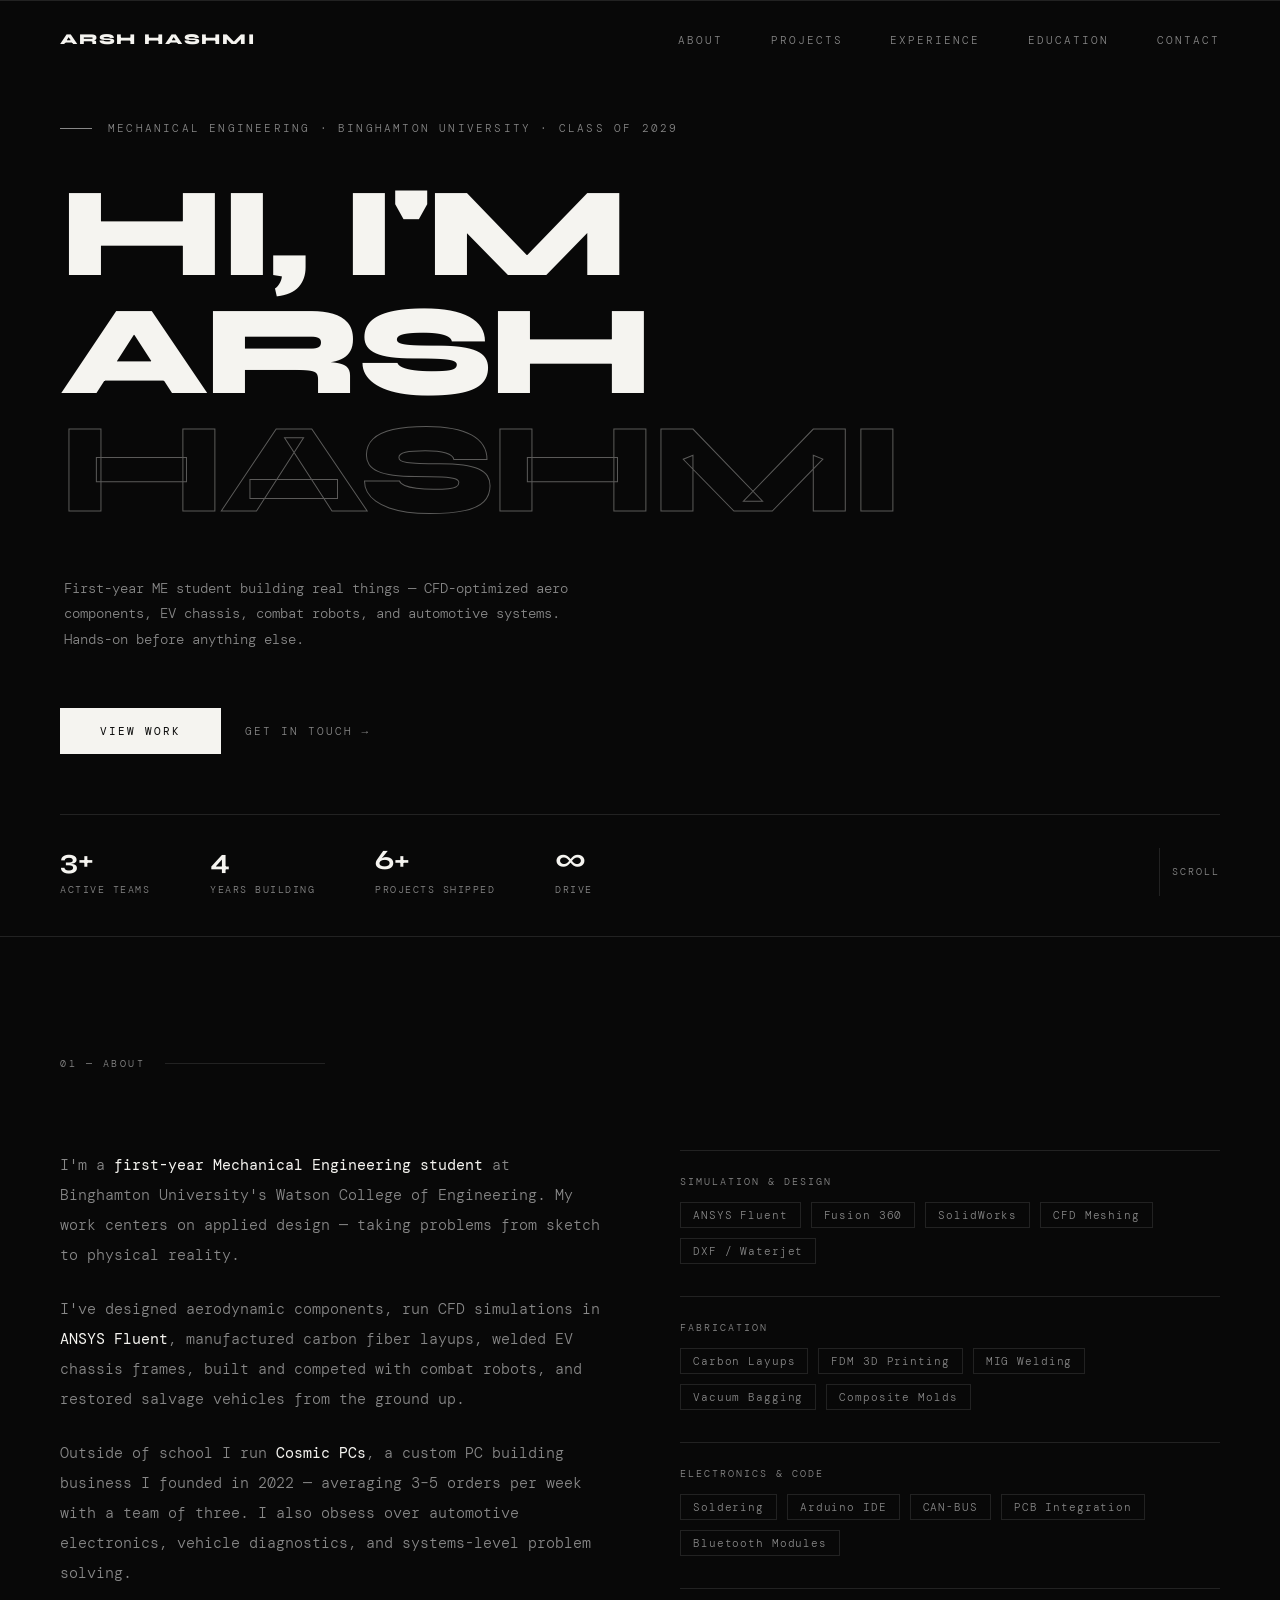
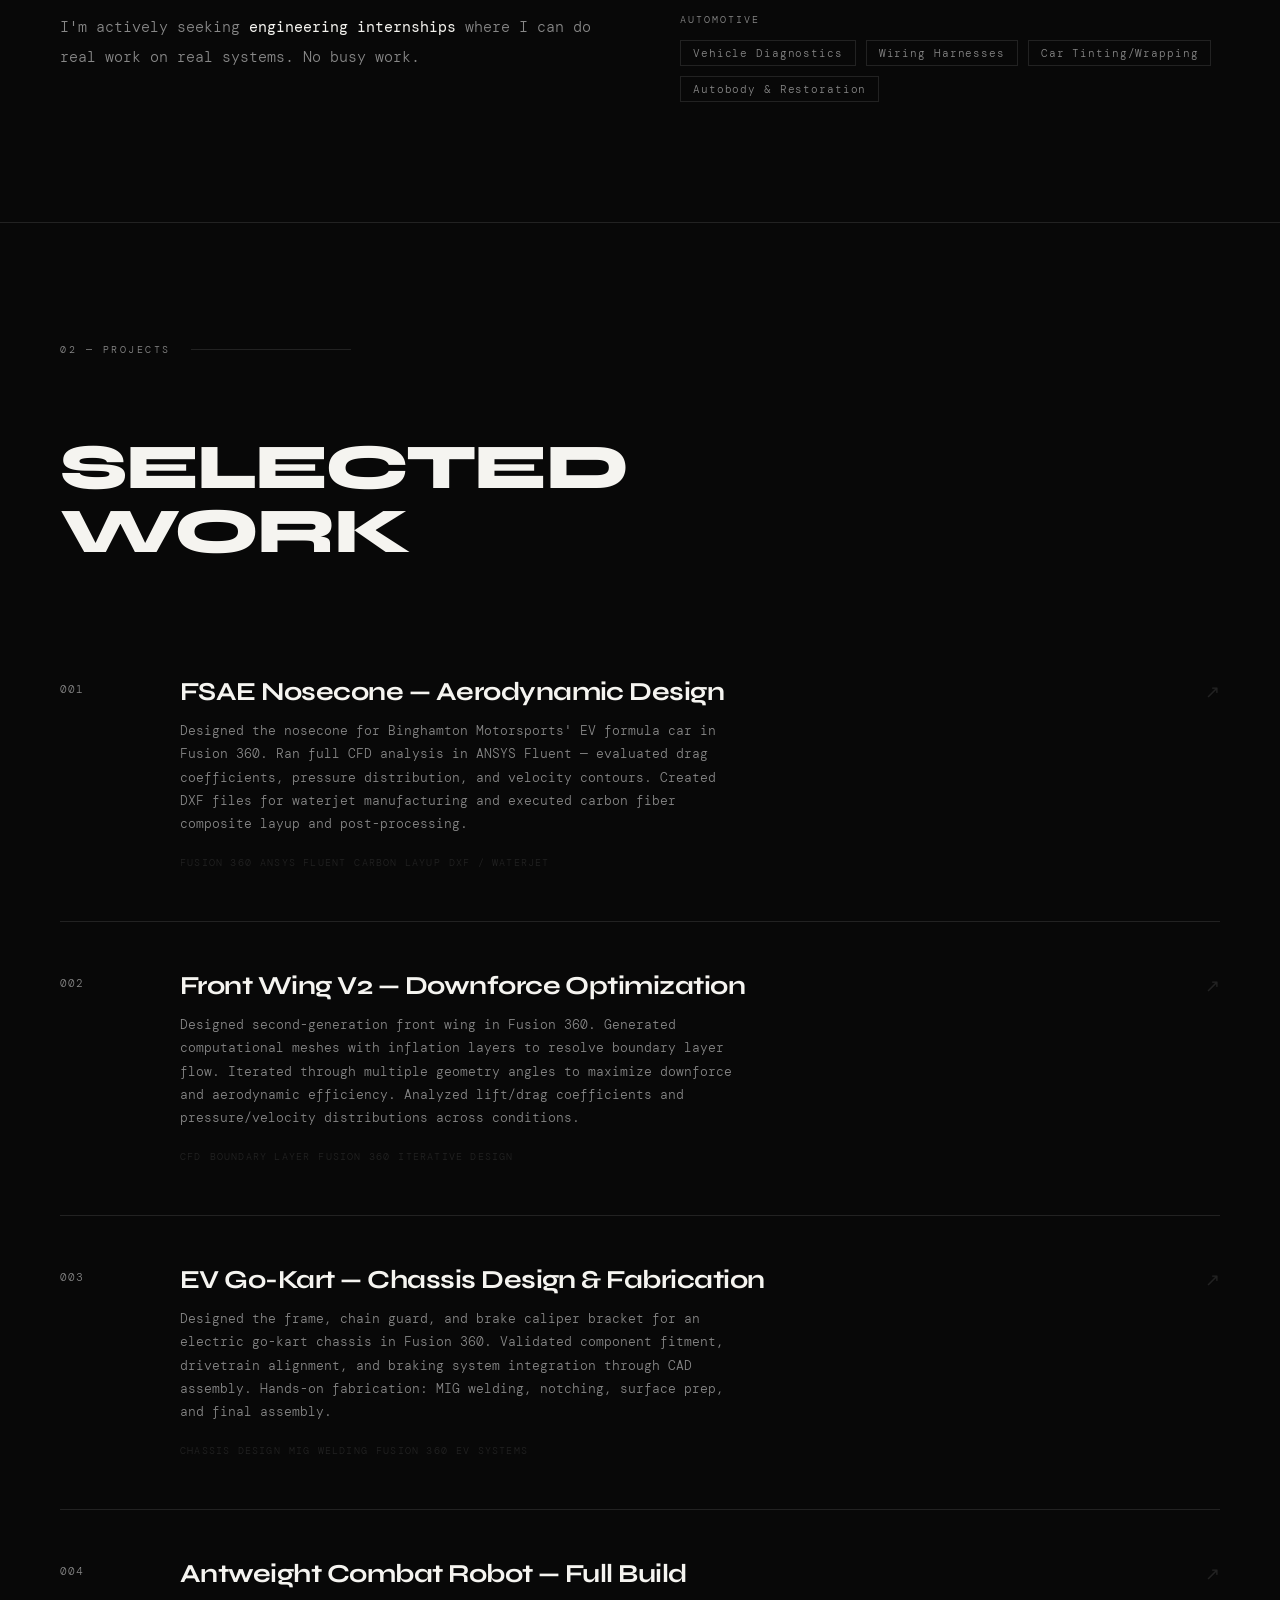
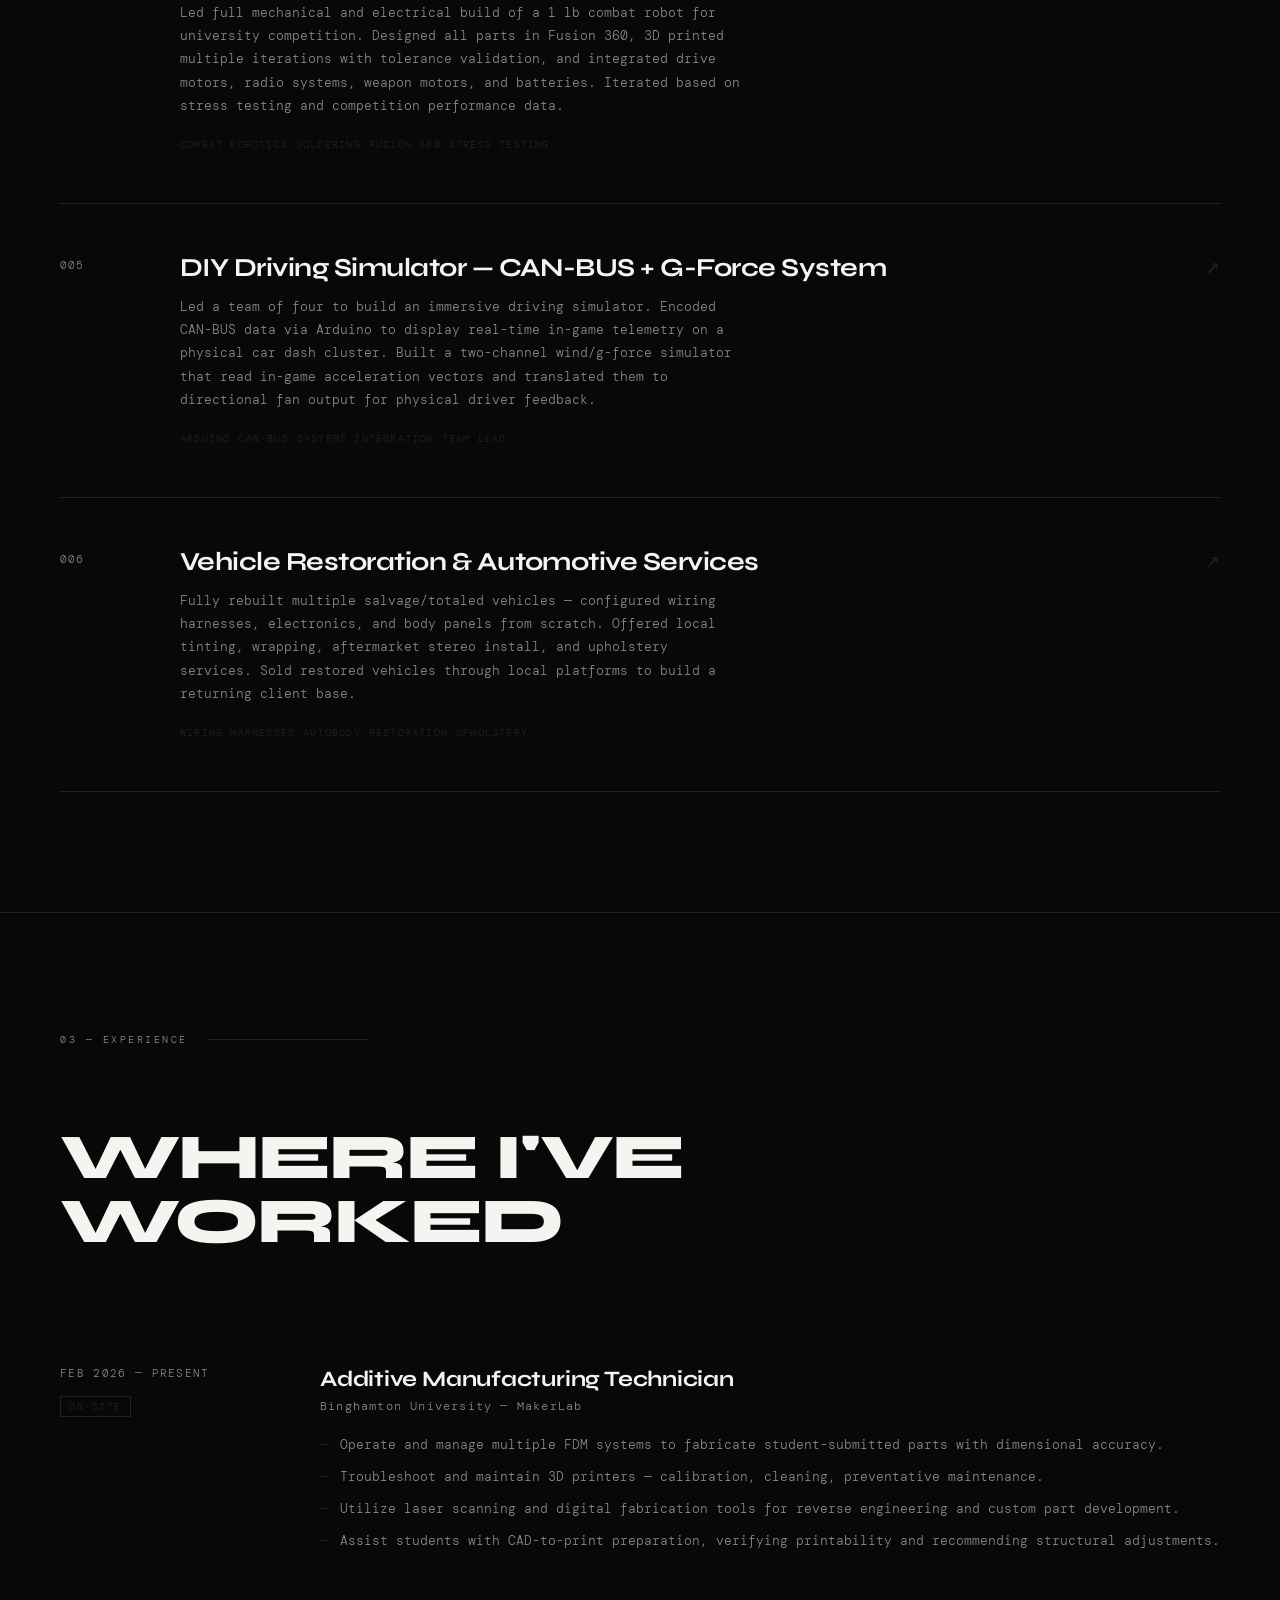
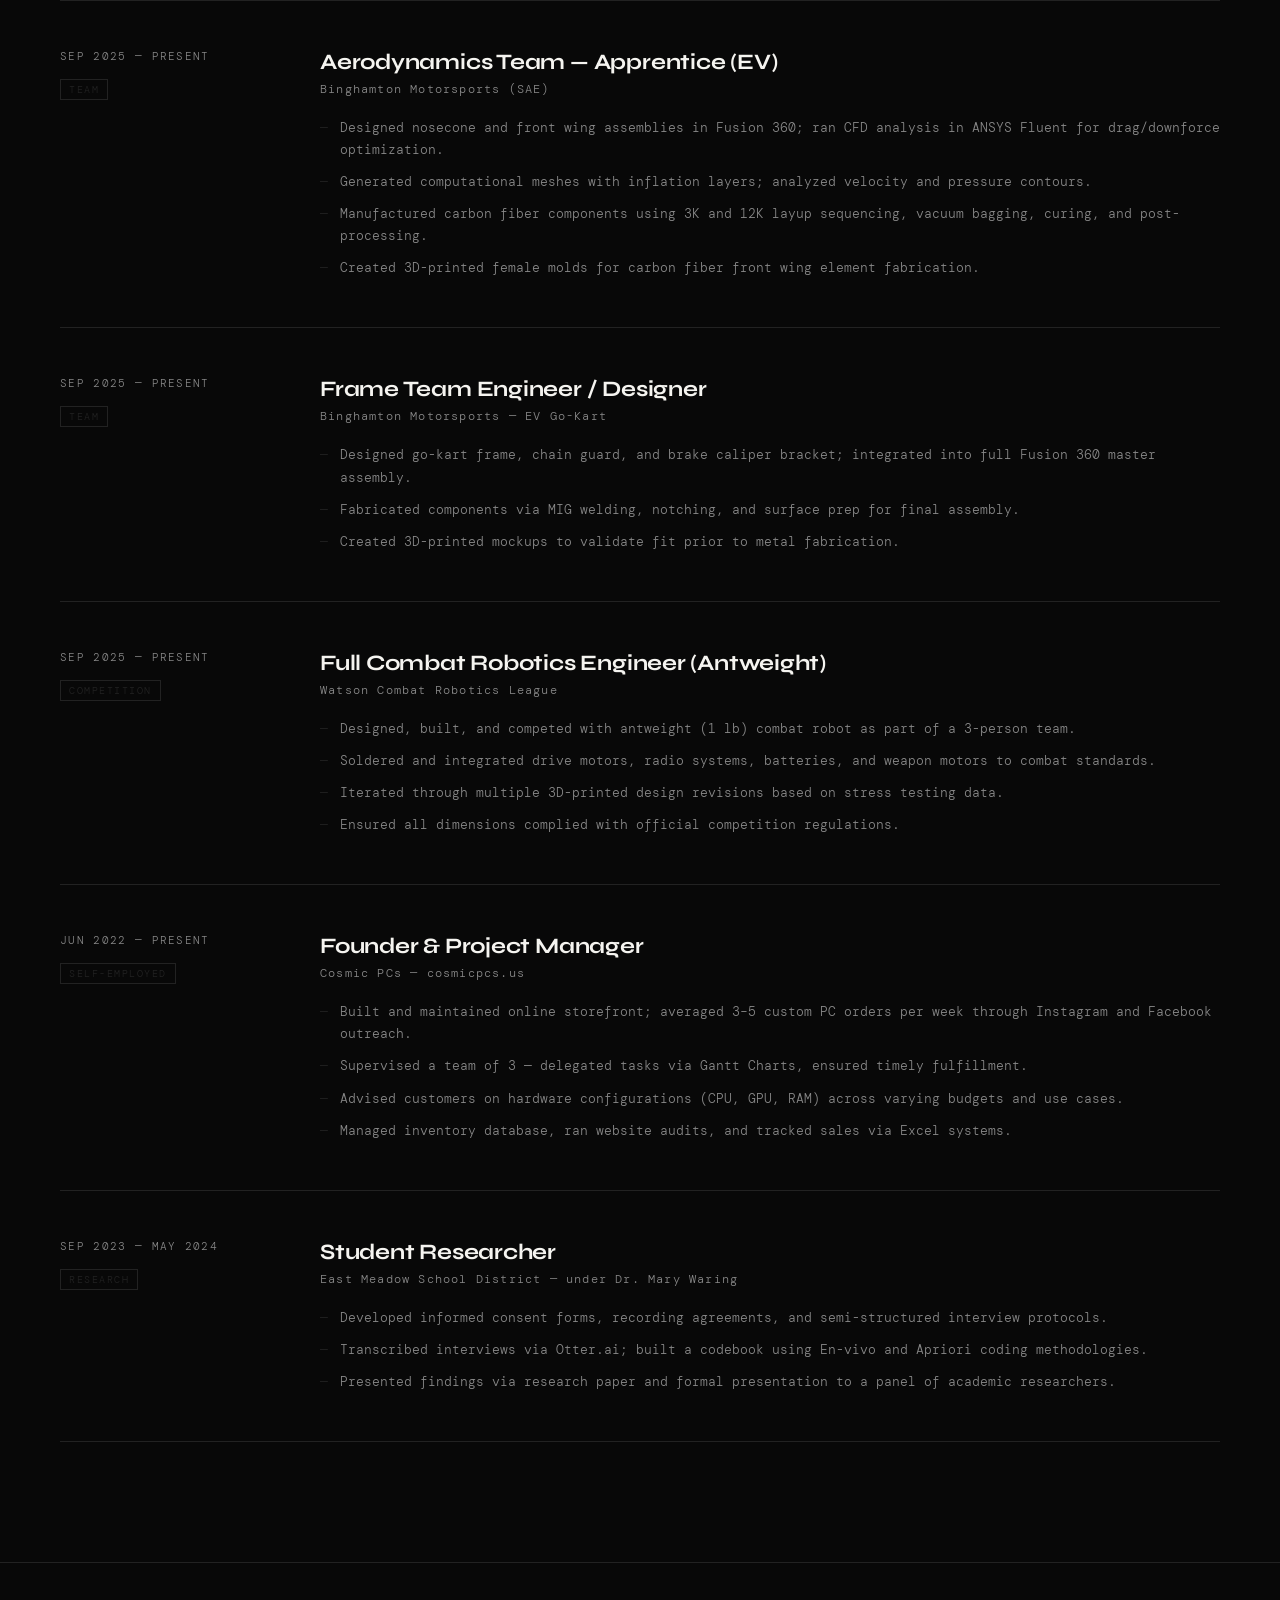
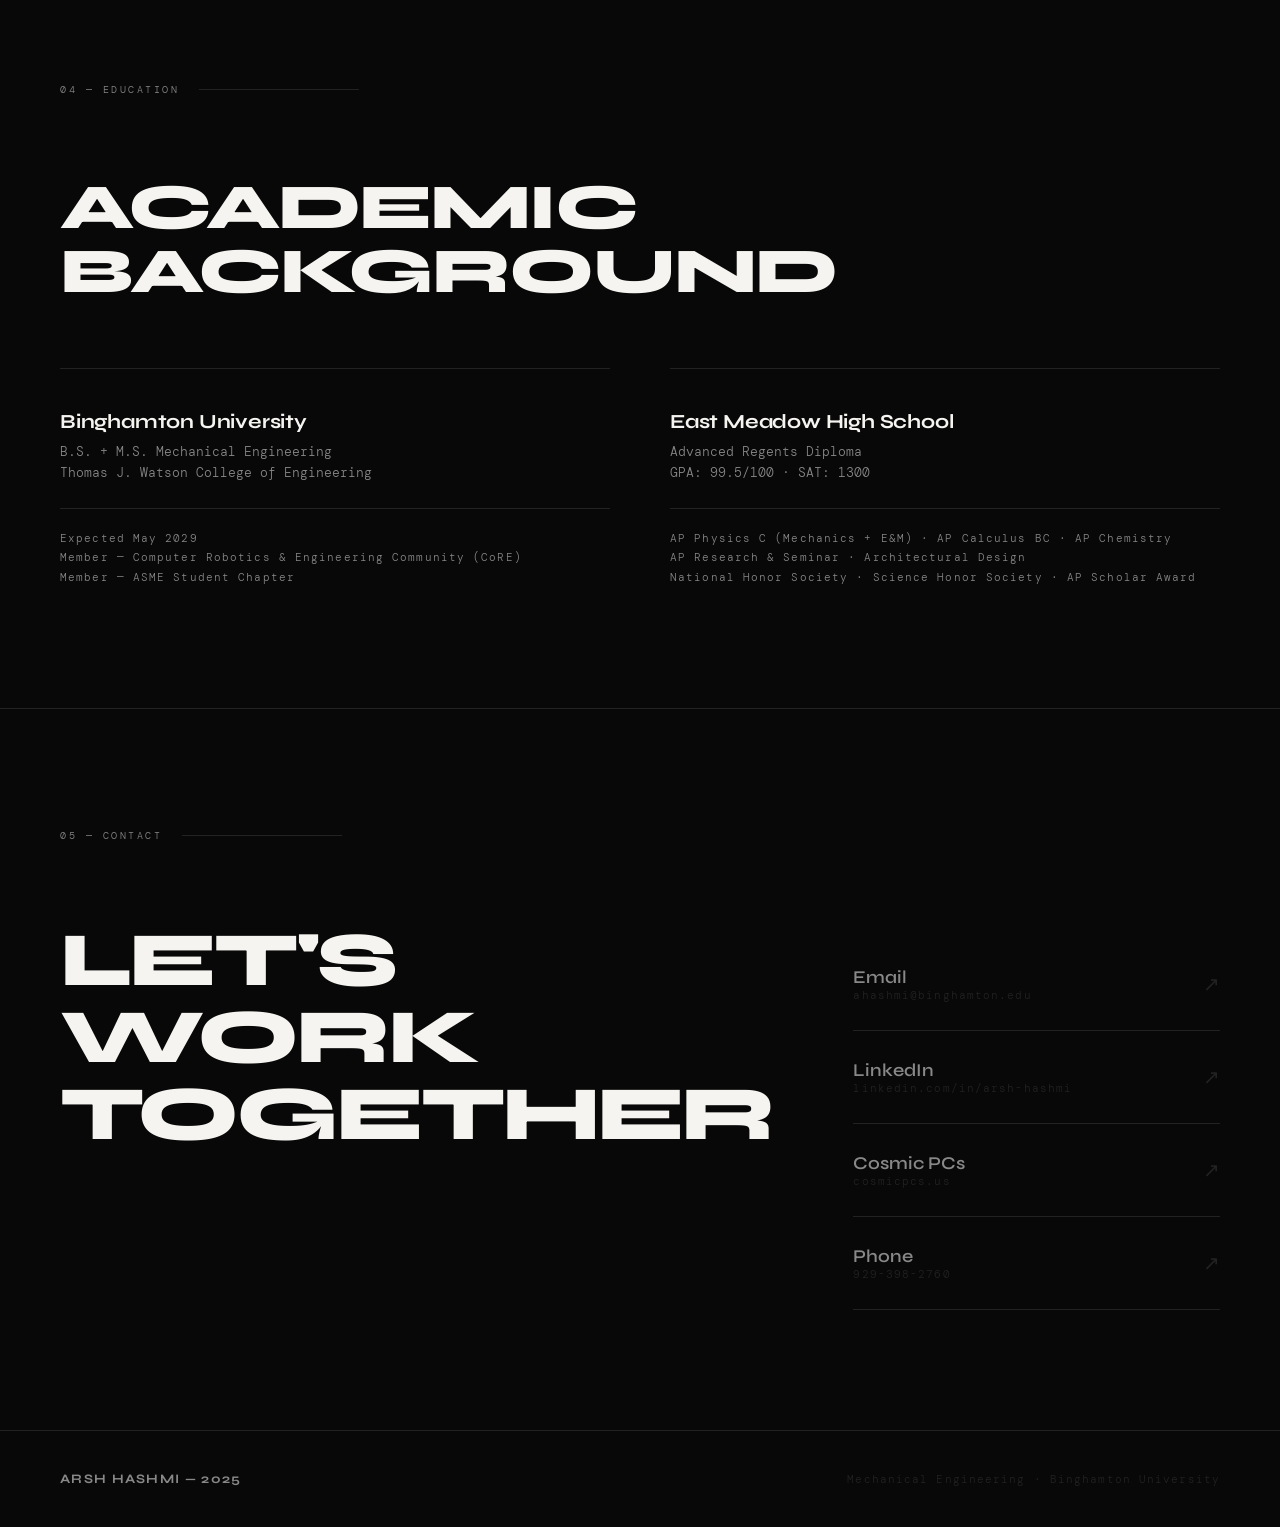
==== 1.1.html @ 945e980b "Add files via upload" ====
<!DOCTYPE html>
<html lang="en">
<head>
<meta charset="UTF-8">
<meta name="viewport" content="width=device-width, initial-scale=1.0">
<title>Arsh Hashmi — Mechanical Engineer</title>
<link rel="preconnect" href="https://fonts.googleapis.com">
<link href="https://fonts.googleapis.com/css2?family=Syne:wght@400;600;700;800&family=DM+Mono:ital,wght@0,300;0,400;1,300&display=swap" rel="stylesheet">
<style>
:root {
  --black: #080808;
  --white: #f5f4f0;
  --gray: #888;
  --dim: #1a1a1a;
  --border: #222;
}

*, *::before, *::after { margin: 0; padding: 0; box-sizing: border-box; }

html { scroll-behavior: smooth; }

body {
  background: var(--black);
  color: var(--white);
  font-family: 'DM Mono', monospace;
  font-weight: 300;
  overflow-x: hidden;
}

/* NAV */
nav {
  position: fixed;
  top: 0;
  left: 0;
  right: 0;
  z-index: 100;
  padding: 28px 60px;
  display: flex;
  justify-content: space-between;
  align-items: center;
  mix-blend-mode: normal;
}

.nav-logo {
  font-family: 'Syne', sans-serif;
  font-weight: 800;
  font-size: 15px;
  letter-spacing: 0.12em;
  text-transform: uppercase;
  color: var(--white);
  text-decoration: none;
}

.nav-links {
  display: flex;
  gap: 48px;
  list-style: none;
}

.nav-links a {
  font-family: 'DM Mono', monospace;
  font-size: 11px;
  letter-spacing: 0.18em;
  text-transform: uppercase;
  color: var(--gray);
  text-decoration: none;
  transition: color 0.3s;
}

.nav-links a:hover { color: var(--white); }

/* HERO */
.hero {
  min-height: 100vh;
  display: grid;
  grid-template-rows: 1fr auto;
  padding: 0 60px;
  position: relative;
  overflow: hidden;
}

.hero-main {
  display: flex;
  flex-direction: column;
  justify-content: center;
  padding-top: 120px;
  padding-bottom: 60px;
}

.hero-tag {
  font-size: 11px;
  letter-spacing: 0.2em;
  text-transform: uppercase;
  color: var(--gray);
  margin-bottom: 40px;
  display: flex;
  align-items: center;
  gap: 16px;
}

.hero-tag::before {
  content: '';
  display: block;
  width: 32px;
  height: 1px;
  background: var(--gray);
}

.hero-name {
  font-family: 'Syne', sans-serif;
  font-weight: 800;
  font-size: clamp(72px, 10vw, 148px);
  line-height: 0.92;
  letter-spacing: -0.03em;
  text-transform: uppercase;
  color: var(--white);
  margin-bottom: 48px;
}

.hero-name span {
  display: block;
  color: transparent;
  -webkit-text-stroke: 1px var(--white);
  opacity: 0.35;
}

.hero-desc {
  max-width: 520px;
  font-size: 14px;
  line-height: 1.8;
  color: var(--gray);
  margin-bottom: 56px;
  margin-left: 4px;
}

.hero-cta {
  display: flex;
  gap: 24px;
  align-items: center;
}

.btn-primary {
  padding: 16px 40px;
  background: var(--white);
  color: var(--black);
  font-family: 'DM Mono', monospace;
  font-size: 11px;
  font-weight: 400;
  letter-spacing: 0.18em;
  text-transform: uppercase;
  text-decoration: none;
  transition: background 0.3s, color 0.3s;
}

.btn-primary:hover {
  background: transparent;
  color: var(--white);
  outline: 1px solid var(--white);
}

.btn-ghost {
  font-size: 11px;
  letter-spacing: 0.18em;
  text-transform: uppercase;
  color: var(--gray);
  text-decoration: none;
  transition: color 0.3s;
}

.btn-ghost:hover { color: var(--white); }

.hero-bottom {
  display: flex;
  justify-content: space-between;
  align-items: flex-end;
  padding-bottom: 40px;
  border-top: 1px solid var(--border);
  padding-top: 28px;
}

.hero-stats {
  display: flex;
  gap: 60px;
}

.stat {
  display: flex;
  flex-direction: column;
  gap: 6px;
}

.stat-number {
  font-family: 'Syne', sans-serif;
  font-weight: 700;
  font-size: 28px;
  color: var(--white);
}

.stat-label {
  font-size: 10px;
  letter-spacing: 0.15em;
  text-transform: uppercase;
  color: var(--gray);
}

.hero-scroll {
  font-size: 10px;
  letter-spacing: 0.2em;
  text-transform: uppercase;
  color: var(--gray);
  display: flex;
  align-items: center;
  gap: 12px;
}

.scroll-line {
  width: 1px;
  height: 48px;
  background: var(--border);
  position: relative;
  overflow: hidden;
}

.scroll-line::after {
  content: '';
  position: absolute;
  top: -100%;
  left: 0;
  width: 100%;
  height: 100%;
  background: var(--white);
  animation: scrollDown 2s ease-in-out infinite;
}

@keyframes scrollDown {
  0% { top: -100%; }
  100% { top: 100%; }
}

/* SECTIONS */
section {
  padding: 120px 60px;
  border-top: 1px solid var(--border);
}

.section-label {
  font-size: 10px;
  letter-spacing: 0.25em;
  text-transform: uppercase;
  color: var(--gray);
  margin-bottom: 80px;
  display: flex;
  align-items: center;
  gap: 20px;
}

.section-label::after {
  content: '';
  flex: 1;
  height: 1px;
  background: var(--border);
  max-width: 160px;
}

.section-title {
  font-family: 'Syne', sans-serif;
  font-weight: 800;
  font-size: clamp(40px, 5vw, 72px);
  line-height: 1.0;
  letter-spacing: -0.03em;
  text-transform: uppercase;
  color: var(--white);
  margin-bottom: 64px;
}

/* ABOUT */
.about-grid {
  display: grid;
  grid-template-columns: 1fr 1fr;
  gap: 80px;
  align-items: start;
}

.about-text p {
  font-size: 15px;
  line-height: 2;
  color: var(--gray);
  margin-bottom: 24px;
}

.about-text p strong {
  color: var(--white);
  font-weight: 400;
}

.skills-block {
  display: flex;
  flex-direction: column;
  gap: 32px;
}

.skill-category {
  border-top: 1px solid var(--border);
  padding-top: 24px;
}

.skill-cat-label {
  font-size: 10px;
  letter-spacing: 0.2em;
  text-transform: uppercase;
  color: var(--gray);
  margin-bottom: 14px;
}

.skill-tags {
  display: flex;
  flex-wrap: wrap;
  gap: 10px;
}

.skill-tag {
  font-size: 11px;
  letter-spacing: 0.08em;
  padding: 5px 12px;
  border: 1px solid var(--border);
  color: var(--gray);
  transition: color 0.3s;
}

.skill-tag:hover { color: var(--white); }

/* PROJECTS */
.projects-list {
  display: flex;
  flex-direction: column;
  gap: 0;
}

.project-item {
  display: grid;
  grid-template-columns: 80px 1fr auto;
  gap: 40px;
  align-items: start;
  padding: 48px 0;
  border-bottom: 1px solid var(--border);
  cursor: default;
}

.project-item:hover .project-title {
  opacity: 0.6;
}

.project-num {
  font-family: 'DM Mono', monospace;
  font-size: 11px;
  letter-spacing: 0.1em;
  color: var(--gray);
  padding-top: 6px;
}

.project-content {}

.project-title {
  font-family: 'Syne', sans-serif;
  font-weight: 700;
  font-size: 26px;
  letter-spacing: -0.02em;
  color: var(--white);
  margin-bottom: 12px;
  transition: opacity 0.3s;
}

.project-desc {
  font-size: 13px;
  line-height: 1.8;
  color: var(--gray);
  max-width: 560px;
}

.project-tags {
  display: flex;
  flex-wrap: wrap;
  gap: 8px;
  margin-top: 16px;
}

.project-tag {
  font-size: 10px;
  letter-spacing: 0.12em;
  text-transform: uppercase;
  color: var(--border);
  padding: 4px 0;
}

.project-arrow {
  font-size: 18px;
  color: var(--border);
  padding-top: 4px;
  transition: color 0.3s;
}

.project-item:hover .project-arrow { color: var(--gray); }

/* EXPERIENCE */
.exp-list {
  display: flex;
  flex-direction: column;
  gap: 0;
}

.exp-item {
  display: grid;
  grid-template-columns: 200px 1fr;
  gap: 60px;
  padding: 48px 0;
  border-bottom: 1px solid var(--border);
}

.exp-meta {}

.exp-date {
  font-size: 11px;
  letter-spacing: 0.12em;
  text-transform: uppercase;
  color: var(--gray);
  margin-bottom: 8px;
}

.exp-type {
  font-size: 10px;
  letter-spacing: 0.15em;
  text-transform: uppercase;
  color: var(--border);
  border: 1px solid var(--border);
  padding: 3px 8px;
  display: inline-block;
  margin-top: 8px;
}

.exp-content {}

.exp-title {
  font-family: 'Syne', sans-serif;
  font-weight: 700;
  font-size: 22px;
  letter-spacing: -0.01em;
  color: var(--white);
  margin-bottom: 6px;
}

.exp-org {
  font-size: 12px;
  letter-spacing: 0.1em;
  color: var(--gray);
  margin-bottom: 20px;
}

.exp-bullets {
  list-style: none;
  display: flex;
  flex-direction: column;
  gap: 10px;
}

.exp-bullets li {
  font-size: 13px;
  line-height: 1.7;
  color: var(--gray);
  padding-left: 20px;
  position: relative;
}

.exp-bullets li::before {
  content: '—';
  position: absolute;
  left: 0;
  color: var(--border);
}

/* EDUCATION */
.edu-grid {
  display: grid;
  grid-template-columns: 1fr 1fr;
  gap: 60px;
}

.edu-card {
  border-top: 1px solid var(--border);
  padding-top: 40px;
}

.edu-school {
  font-family: 'Syne', sans-serif;
  font-weight: 700;
  font-size: 20px;
  color: var(--white);
  margin-bottom: 8px;
  letter-spacing: -0.01em;
}

.edu-degree {
  font-size: 13px;
  color: var(--gray);
  margin-bottom: 24px;
  line-height: 1.6;
}

.edu-detail {
  font-size: 11px;
  letter-spacing: 0.1em;
  color: var(--gray);
  border-top: 1px solid var(--border);
  padding-top: 20px;
  margin-top: 20px;
  line-height: 1.8;
}

/* CONTACT */
.contact-inner {
  display: grid;
  grid-template-columns: 1fr 1fr;
  gap: 80px;
  align-items: start;
}

.contact-big {
  font-family: 'Syne', sans-serif;
  font-weight: 800;
  font-size: clamp(48px, 6vw, 88px);
  line-height: 1.0;
  letter-spacing: -0.04em;
  text-transform: uppercase;
  color: var(--white);
}

.contact-links {
  display: flex;
  flex-direction: column;
  gap: 0;
  padding-top: 16px;
}

.contact-link {
  display: flex;
  justify-content: space-between;
  align-items: center;
  padding: 28px 0;
  border-bottom: 1px solid var(--border);
  text-decoration: none;
  transition: padding-left 0.3s;
}

.contact-link:hover {
  opacity: 0.6;
}

.contact-link:hover .contact-link-label { color: var(--white); }
.contact-link:hover .contact-link-arrow { color: var(--white); }

.contact-link-label {
  font-family: 'Syne', sans-serif;
  font-weight: 600;
  font-size: 18px;
  color: var(--gray);
  transition: color 0.3s;
}

.contact-link-sub {
  font-size: 11px;
  letter-spacing: 0.1em;
  color: var(--border);
}

.contact-link-arrow {
  color: var(--border);
  font-size: 20px;
  transition: color 0.3s, transform 0.3s;
}

.contact-link:hover .contact-link-arrow {
  transform: translate(4px, -4px);
}

/* FOOTER */
footer {
  padding: 40px 60px;
  display: flex;
  justify-content: space-between;
  align-items: center;
  border-top: 1px solid var(--border);
}

.footer-name {
  font-family: 'Syne', sans-serif;
  font-weight: 700;
  font-size: 13px;
  letter-spacing: 0.1em;
  text-transform: uppercase;
  color: var(--gray);
}

.footer-copy {
  font-size: 11px;
  letter-spacing: 0.1em;
  color: var(--border);
}

/* ANIMATIONS */
.reveal {
  opacity: 0;
  transform: translateY(32px);
  transition: opacity 0.8s ease, transform 0.8s ease;
}

.reveal.visible {
  opacity: 1;
  transform: translateY(0);
}

/* MOBILE */
@media (max-width: 768px) {
  nav { padding: 24px 24px; }
  .nav-links { gap: 24px; }
  .hero, section { padding-left: 24px; padding-right: 24px; }
  .hero-name { font-size: 56px; }
  .about-grid, .contact-inner, .edu-grid { grid-template-columns: 1fr; gap: 40px; }
  .project-item { grid-template-columns: 48px 1fr; }
  .project-arrow { display: none; }
  .exp-item { grid-template-columns: 1fr; gap: 20px; }
  .hero-stats { gap: 32px; }
  footer { flex-direction: column; gap: 12px; text-align: center; }
}
</style>
</head>
<body>

<!-- NAV -->
<nav>
  <a href="#" class="nav-logo">Arsh Hashmi</a>
  <ul class="nav-links">
    <li><a href="#about">About</a></li>
    <li><a href="#projects">Projects</a></li>
    <li><a href="#experience">Experience</a></li>
    <li><a href="#education">Education</a></li>
    <li><a href="#contact">Contact</a></li>
  </ul>
</nav>

<!-- HERO -->
<section class="hero">
  <div class="hero-main">
    <div class="hero-tag">Mechanical Engineering · Binghamton University · Class of 2029</div>
    <h1 class="hero-name">
      Hi, I'm<br>
      Arsh<span>Hashmi</span>
    </h1>
    <p class="hero-desc">
      First-year ME student building real things — CFD-optimized aero components, EV chassis, combat robots, and automotive systems. Hands-on before anything else.
    </p>
    <div class="hero-cta">
      <a href="#projects" class="btn-primary">View Work</a>
      <a href="#contact" class="btn-ghost">Get in Touch →</a>
    </div>
  </div>

  <div class="hero-bottom">
    <div class="hero-stats">
      <div class="stat">
        <span class="stat-number">3+</span>
        <span class="stat-label">Active Teams</span>
      </div>
      <div class="stat">
        <span class="stat-number">4</span>
        <span class="stat-label">Years Building</span>
      </div>
      <div class="stat">
        <span class="stat-number">6+</span>
        <span class="stat-label">Projects Shipped</span>
      </div>
      <div class="stat">
        <span class="stat-number">∞</span>
        <span class="stat-label">Drive</span>
      </div>
    </div>
    <div class="hero-scroll">
      <div class="scroll-line"></div>
      Scroll
    </div>
  </div>
</section>

<!-- ABOUT -->
<section id="about">
  <div class="section-label">01 — About</div>
  <div class="about-grid reveal">
    <div class="about-text">
      <p>
        I'm a <strong>first-year Mechanical Engineering student</strong> at Binghamton University's Watson College of Engineering. My work centers on applied design — taking problems from sketch to physical reality.
      </p>
      <p>
        I've designed aerodynamic components, run CFD simulations in <strong>ANSYS Fluent</strong>, manufactured carbon fiber layups, welded EV chassis frames, built and competed with combat robots, and restored salvage vehicles from the ground up.
      </p>
      <p>
        Outside of school I run <strong>Cosmic PCs</strong>, a custom PC building business I founded in 2022 — averaging 3–5 orders per week with a team of three. I also obsess over automotive electronics, vehicle diagnostics, and systems-level problem solving.
      </p>
      <p>
        I'm actively seeking <strong>engineering internships</strong> where I can do real work on real systems. No busy work.
      </p>
    </div>
    <div class="skills-block">
      <div class="skill-category">
        <div class="skill-cat-label">Simulation & Design</div>
        <div class="skill-tags">
          <span class="skill-tag">ANSYS Fluent</span>
          <span class="skill-tag">Fusion 360</span>
          <span class="skill-tag">SolidWorks</span>
          <span class="skill-tag">CFD Meshing</span>
          <span class="skill-tag">DXF / Waterjet</span>
        </div>
      </div>
      <div class="skill-category">
        <div class="skill-cat-label">Fabrication</div>
        <div class="skill-tags">
          <span class="skill-tag">Carbon Layups</span>
          <span class="skill-tag">FDM 3D Printing</span>
          <span class="skill-tag">MIG Welding</span>
          <span class="skill-tag">Vacuum Bagging</span>
          <span class="skill-tag">Composite Molds</span>
        </div>
      </div>
      <div class="skill-category">
        <div class="skill-cat-label">Electronics & Code</div>
        <div class="skill-tags">
          <span class="skill-tag">Soldering</span>
          <span class="skill-tag">Arduino IDE</span>
          <span class="skill-tag">CAN-BUS</span>
          <span class="skill-tag">PCB Integration</span>
          <span class="skill-tag">Bluetooth Modules</span>
        </div>
      </div>
      <div class="skill-category">
        <div class="skill-cat-label">Automotive</div>
        <div class="skill-tags">
          <span class="skill-tag">Vehicle Diagnostics</span>
          <span class="skill-tag">Wiring Harnesses</span>
          <span class="skill-tag">Car Tinting/Wrapping</span>
          <span class="skill-tag">Autobody & Restoration</span>
        </div>
      </div>
    </div>
  </div>
</section>

<!-- PROJECTS -->
<section id="projects">
  <div class="section-label">02 — Projects</div>
  <h2 class="section-title reveal">Selected<br>Work</h2>

  <div class="projects-list">

    <div class="project-item reveal">
      <div class="project-num">001</div>
      <div class="project-content">
        <div class="project-title">FSAE Nosecone — Aerodynamic Design</div>
        <p class="project-desc">Designed the nosecone for Binghamton Motorsports' EV formula car in Fusion 360. Ran full CFD analysis in ANSYS Fluent — evaluated drag coefficients, pressure distribution, and velocity contours. Created DXF files for waterjet manufacturing and executed carbon fiber composite layup and post-processing.</p>
        <div class="project-tags">
          <span class="project-tag">Fusion 360</span>
          <span class="project-tag">ANSYS Fluent</span>
          <span class="project-tag">Carbon Layup</span>
          <span class="project-tag">DXF / Waterjet</span>
        </div>
      </div>
      <div class="project-arrow">↗</div>
    </div>

    <div class="project-item reveal">
      <div class="project-num">002</div>
      <div class="project-content">
        <div class="project-title">Front Wing V2 — Downforce Optimization</div>
        <p class="project-desc">Designed second-generation front wing in Fusion 360. Generated computational meshes with inflation layers to resolve boundary layer flow. Iterated through multiple geometry angles to maximize downforce and aerodynamic efficiency. Analyzed lift/drag coefficients and pressure/velocity distributions across conditions.</p>
        <div class="project-tags">
          <span class="project-tag">CFD</span>
          <span class="project-tag">Boundary Layer</span>
          <span class="project-tag">Fusion 360</span>
          <span class="project-tag">Iterative Design</span>
        </div>
      </div>
      <div class="project-arrow">↗</div>
    </div>

    <div class="project-item reveal">
      <div class="project-num">003</div>
      <div class="project-content">
        <div class="project-title">EV Go-Kart — Chassis Design & Fabrication</div>
        <p class="project-desc">Designed the frame, chain guard, and brake caliper bracket for an electric go-kart chassis in Fusion 360. Validated component fitment, drivetrain alignment, and braking system integration through CAD assembly. Hands-on fabrication: MIG welding, notching, surface prep, and final assembly.</p>
        <div class="project-tags">
          <span class="project-tag">Chassis Design</span>
          <span class="project-tag">MIG Welding</span>
          <span class="project-tag">Fusion 360</span>
          <span class="project-tag">EV Systems</span>
        </div>
      </div>
      <div class="project-arrow">↗</div>
    </div>

    <div class="project-item reveal">
      <div class="project-num">004</div>
      <div class="project-content">
        <div class="project-title">Antweight Combat Robot — Full Build</div>
        <p class="project-desc">Led full mechanical and electrical build of a 1 lb combat robot for university competition. Designed all parts in Fusion 360, 3D printed multiple iterations with tolerance validation, and integrated drive motors, radio systems, weapon motors, and batteries. Iterated based on stress testing and competition performance data.</p>
        <div class="project-tags">
          <span class="project-tag">Combat Robotics</span>
          <span class="project-tag">Soldering</span>
          <span class="project-tag">Fusion 360</span>
          <span class="project-tag">Stress Testing</span>
        </div>
      </div>
      <div class="project-arrow">↗</div>
    </div>

    <div class="project-item reveal">
      <div class="project-num">005</div>
      <div class="project-content">
        <div class="project-title">DIY Driving Simulator — CAN-BUS + G-Force System</div>
        <p class="project-desc">Led a team of four to build an immersive driving simulator. Encoded CAN-BUS data via Arduino to display real-time in-game telemetry on a physical car dash cluster. Built a two-channel wind/g-force simulator that read in-game acceleration vectors and translated them to directional fan output for physical driver feedback.</p>
        <div class="project-tags">
          <span class="project-tag">Arduino</span>
          <span class="project-tag">CAN-BUS</span>
          <span class="project-tag">Systems Integration</span>
          <span class="project-tag">Team Lead</span>
        </div>
      </div>
      <div class="project-arrow">↗</div>
    </div>

    <div class="project-item reveal">
      <div class="project-num">006</div>
      <div class="project-content">
        <div class="project-title">Vehicle Restoration & Automotive Services</div>
        <p class="project-desc">Fully rebuilt multiple salvage/totaled vehicles — configured wiring harnesses, electronics, and body panels from scratch. Offered local tinting, wrapping, aftermarket stereo install, and upholstery services. Sold restored vehicles through local platforms to build a returning client base.</p>
        <div class="project-tags">
          <span class="project-tag">Wiring Harnesses</span>
          <span class="project-tag">Autobody</span>
          <span class="project-tag">Restoration</span>
          <span class="project-tag">Upholstery</span>
        </div>
      </div>
      <div class="project-arrow">↗</div>
    </div>

  </div>
</section>

<!-- EXPERIENCE -->
<section id="experience">
  <div class="section-label">03 — Experience</div>
  <h2 class="section-title reveal">Where I've<br>Worked</h2>

  <div class="exp-list">

    <div class="exp-item reveal">
      <div class="exp-meta">
        <div class="exp-date">Feb 2026 — Present</div>
        <div class="exp-type">On-Site</div>
      </div>
      <div class="exp-content">
        <div class="exp-title">Additive Manufacturing Technician</div>
        <div class="exp-org">Binghamton University — MakerLab</div>
        <ul class="exp-bullets">
          <li>Operate and manage multiple FDM systems to fabricate student-submitted parts with dimensional accuracy.</li>
          <li>Troubleshoot and maintain 3D printers — calibration, cleaning, preventative maintenance.</li>
          <li>Utilize laser scanning and digital fabrication tools for reverse engineering and custom part development.</li>
          <li>Assist students with CAD-to-print preparation, verifying printability and recommending structural adjustments.</li>
        </ul>
      </div>
    </div>

    <div class="exp-item reveal">
      <div class="exp-meta">
        <div class="exp-date">Sep 2025 — Present</div>
        <div class="exp-type">Team</div>
      </div>
      <div class="exp-content">
        <div class="exp-title">Aerodynamics Team — Apprentice (EV)</div>
        <div class="exp-org">Binghamton Motorsports (SAE)</div>
        <ul class="exp-bullets">
          <li>Designed nosecone and front wing assemblies in Fusion 360; ran CFD analysis in ANSYS Fluent for drag/downforce optimization.</li>
          <li>Generated computational meshes with inflation layers; analyzed velocity and pressure contours.</li>
          <li>Manufactured carbon fiber components using 3K and 12K layup sequencing, vacuum bagging, curing, and post-processing.</li>
          <li>Created 3D-printed female molds for carbon fiber front wing element fabrication.</li>
        </ul>
      </div>
    </div>

    <div class="exp-item reveal">
      <div class="exp-meta">
        <div class="exp-date">Sep 2025 — Present</div>
        <div class="exp-type">Team</div>
      </div>
      <div class="exp-content">
        <div class="exp-title">Frame Team Engineer / Designer</div>
        <div class="exp-org">Binghamton Motorsports — EV Go-Kart</div>
        <ul class="exp-bullets">
          <li>Designed go-kart frame, chain guard, and brake caliper bracket; integrated into full Fusion 360 master assembly.</li>
          <li>Fabricated components via MIG welding, notching, and surface prep for final assembly.</li>
          <li>Created 3D-printed mockups to validate fit prior to metal fabrication.</li>
        </ul>
      </div>
    </div>

    <div class="exp-item reveal">
      <div class="exp-meta">
        <div class="exp-date">Sep 2025 — Present</div>
        <div class="exp-type">Competition</div>
      </div>
      <div class="exp-content">
        <div class="exp-title">Full Combat Robotics Engineer (Antweight)</div>
        <div class="exp-org">Watson Combat Robotics League</div>
        <ul class="exp-bullets">
          <li>Designed, built, and competed with antweight (1 lb) combat robot as part of a 3-person team.</li>
          <li>Soldered and integrated drive motors, radio systems, batteries, and weapon motors to combat standards.</li>
          <li>Iterated through multiple 3D-printed design revisions based on stress testing data.</li>
          <li>Ensured all dimensions complied with official competition regulations.</li>
        </ul>
      </div>
    </div>

    <div class="exp-item reveal">
      <div class="exp-meta">
        <div class="exp-date">Jun 2022 — Present</div>
        <div class="exp-type">Self-Employed</div>
      </div>
      <div class="exp-content">
        <div class="exp-title">Founder & Project Manager</div>
        <div class="exp-org">Cosmic PCs — cosmicpcs.us</div>
        <ul class="exp-bullets">
          <li>Built and maintained online storefront; averaged 3–5 custom PC orders per week through Instagram and Facebook outreach.</li>
          <li>Supervised a team of 3 — delegated tasks via Gantt Charts, ensured timely fulfillment.</li>
          <li>Advised customers on hardware configurations (CPU, GPU, RAM) across varying budgets and use cases.</li>
          <li>Managed inventory database, ran website audits, and tracked sales via Excel systems.</li>
        </ul>
      </div>
    </div>

    <div class="exp-item reveal">
      <div class="exp-meta">
        <div class="exp-date">Sep 2023 — May 2024</div>
        <div class="exp-type">Research</div>
      </div>
      <div class="exp-content">
        <div class="exp-title">Student Researcher</div>
        <div class="exp-org">East Meadow School District — under Dr. Mary Waring</div>
        <ul class="exp-bullets">
          <li>Developed informed consent forms, recording agreements, and semi-structured interview protocols.</li>
          <li>Transcribed interviews via Otter.ai; built a codebook using En-vivo and Apriori coding methodologies.</li>
          <li>Presented findings via research paper and formal presentation to a panel of academic researchers.</li>
        </ul>
      </div>
    </div>

  </div>
</section>

<!-- EDUCATION -->
<section id="education">
  <div class="section-label">04 — Education</div>
  <h2 class="section-title reveal">Academic<br>Background</h2>

  <div class="edu-grid reveal">
    <div class="edu-card">
      <div class="edu-school">Binghamton University</div>
      <div class="edu-degree">B.S. + M.S. Mechanical Engineering<br>Thomas J. Watson College of Engineering</div>
      <div class="edu-detail">
        Expected May 2029<br>
        Member — Computer Robotics & Engineering Community (CoRE)<br>
        Member — ASME Student Chapter
      </div>
    </div>
    <div class="edu-card">
      <div class="edu-school">East Meadow High School</div>
      <div class="edu-degree">Advanced Regents Diploma<br>GPA: 99.5/100 · SAT: 1300</div>
      <div class="edu-detail">
        AP Physics C (Mechanics + E&M) · AP Calculus BC · AP Chemistry<br>
        AP Research & Seminar · Architectural Design<br>
        National Honor Society · Science Honor Society · AP Scholar Award
      </div>
    </div>
  </div>
</section>

<!-- CONTACT -->
<section id="contact">
  <div class="section-label">05 — Contact</div>
  <div class="contact-inner reveal">
    <div class="contact-big">Let's<br>Work<br>Together</div>
    <div class="contact-links">
      <a href="mailto:ahashmi@binghamton.edu" class="contact-link">
        <div>
          <div class="contact-link-label">Email</div>
          <div class="contact-link-sub">ahashmi@binghamton.edu</div>
        </div>
        <div class="contact-link-arrow">↗</div>
      </a>
      <a href="https://linkedin.com/in/arsh-hashmi" target="_blank" class="contact-link">
        <div>
          <div class="contact-link-label">LinkedIn</div>
          <div class="contact-link-sub">linkedin.com/in/arsh-hashmi</div>
        </div>
        <div class="contact-link-arrow">↗</div>
      </a>
      <a href="https://cosmicpcs.us" target="_blank" class="contact-link">
        <div>
          <div class="contact-link-label">Cosmic PCs</div>
          <div class="contact-link-sub">cosmicpcs.us</div>
        </div>
        <div class="contact-link-arrow">↗</div>
      </a>
      <a href="tel:9293982760" class="contact-link">
        <div>
          <div class="contact-link-label">Phone</div>
          <div class="contact-link-sub">929-398-2760</div>
        </div>
        <div class="contact-link-arrow">↗</div>
      </a>
    </div>
  </div>
</section>

<footer>
  <div class="footer-name">Arsh Hashmi — 2025</div>
  <div class="footer-copy">Mechanical Engineering · Binghamton University</div>
</footer>

<script>
// Scroll reveal
const observer = new IntersectionObserver(entries => {
  entries.forEach((e, i) => {
    if (e.isIntersecting) {
      setTimeout(() => e.target.classList.add('visible'), i * 60);
    }
  });
}, { threshold: 0.1 });

document.querySelectorAll('.reveal').forEach(el => observer.observe(el));
</script>
</body>
</html>
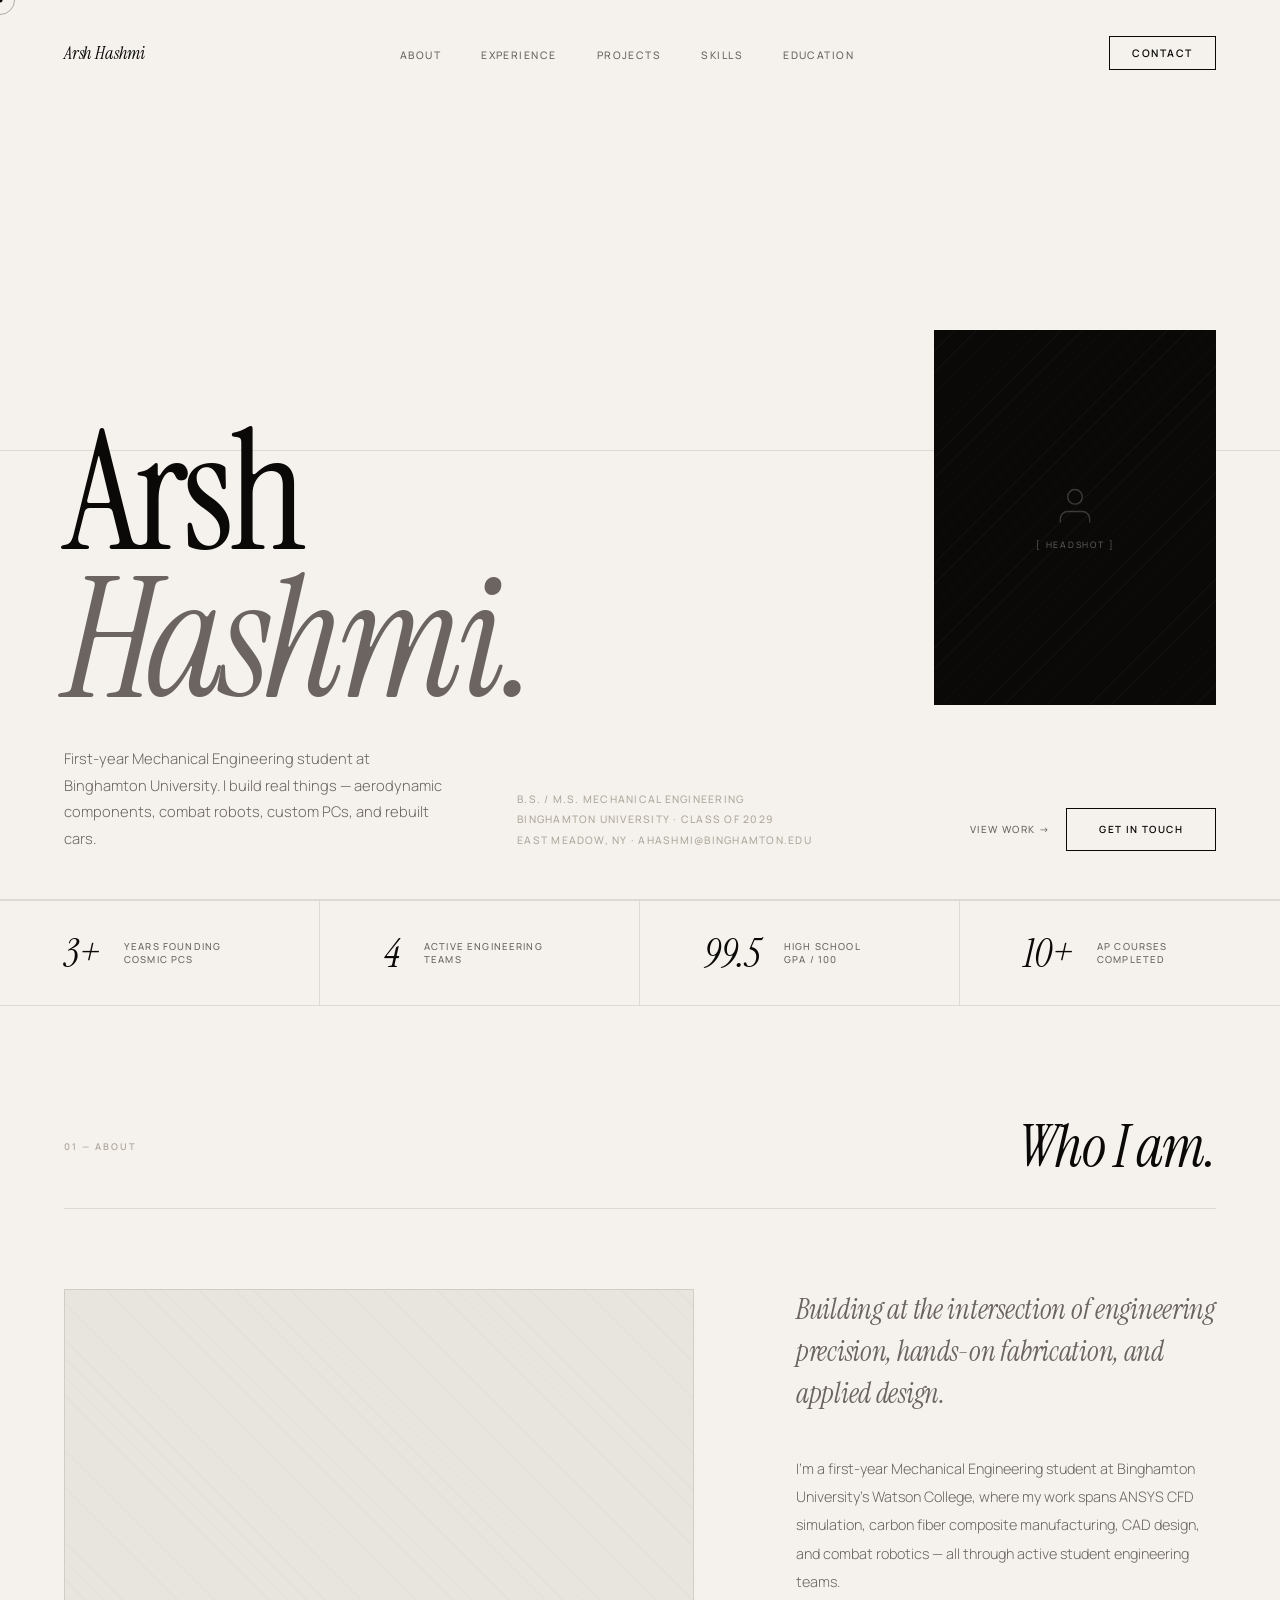
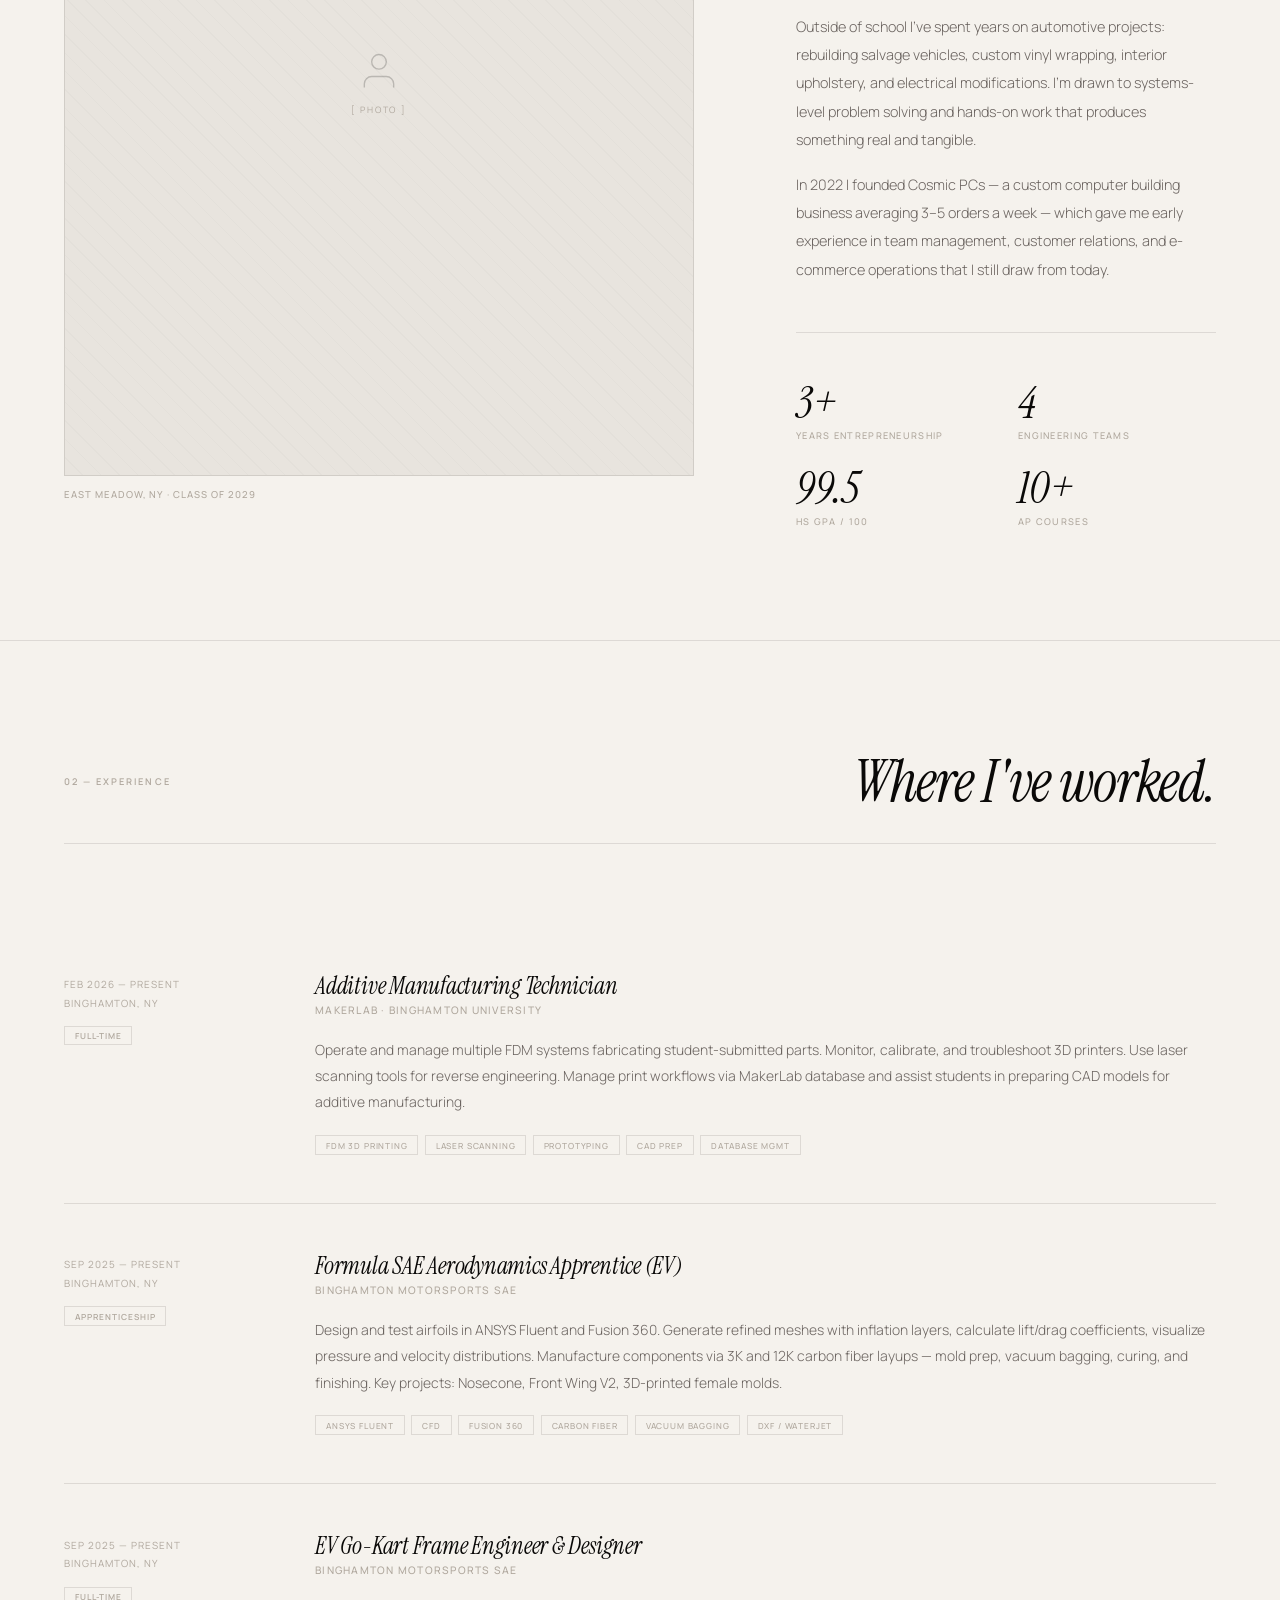
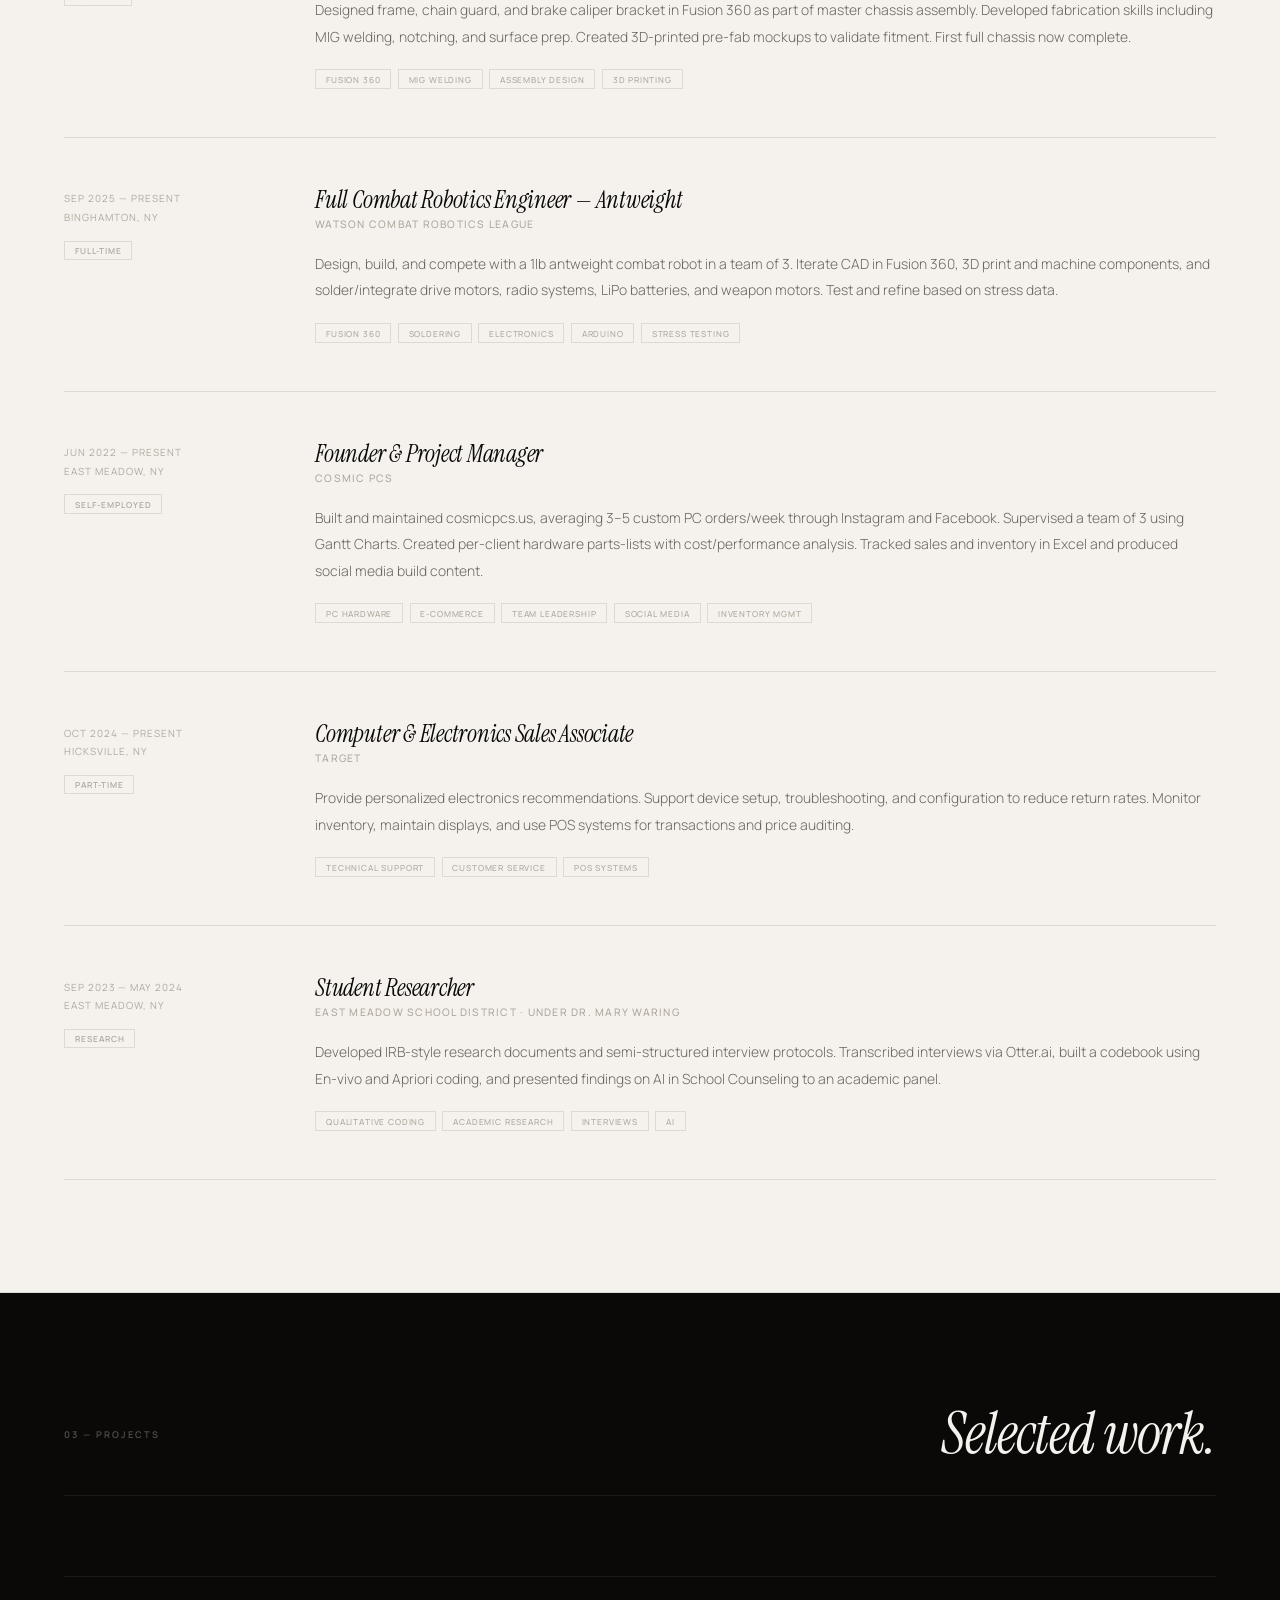
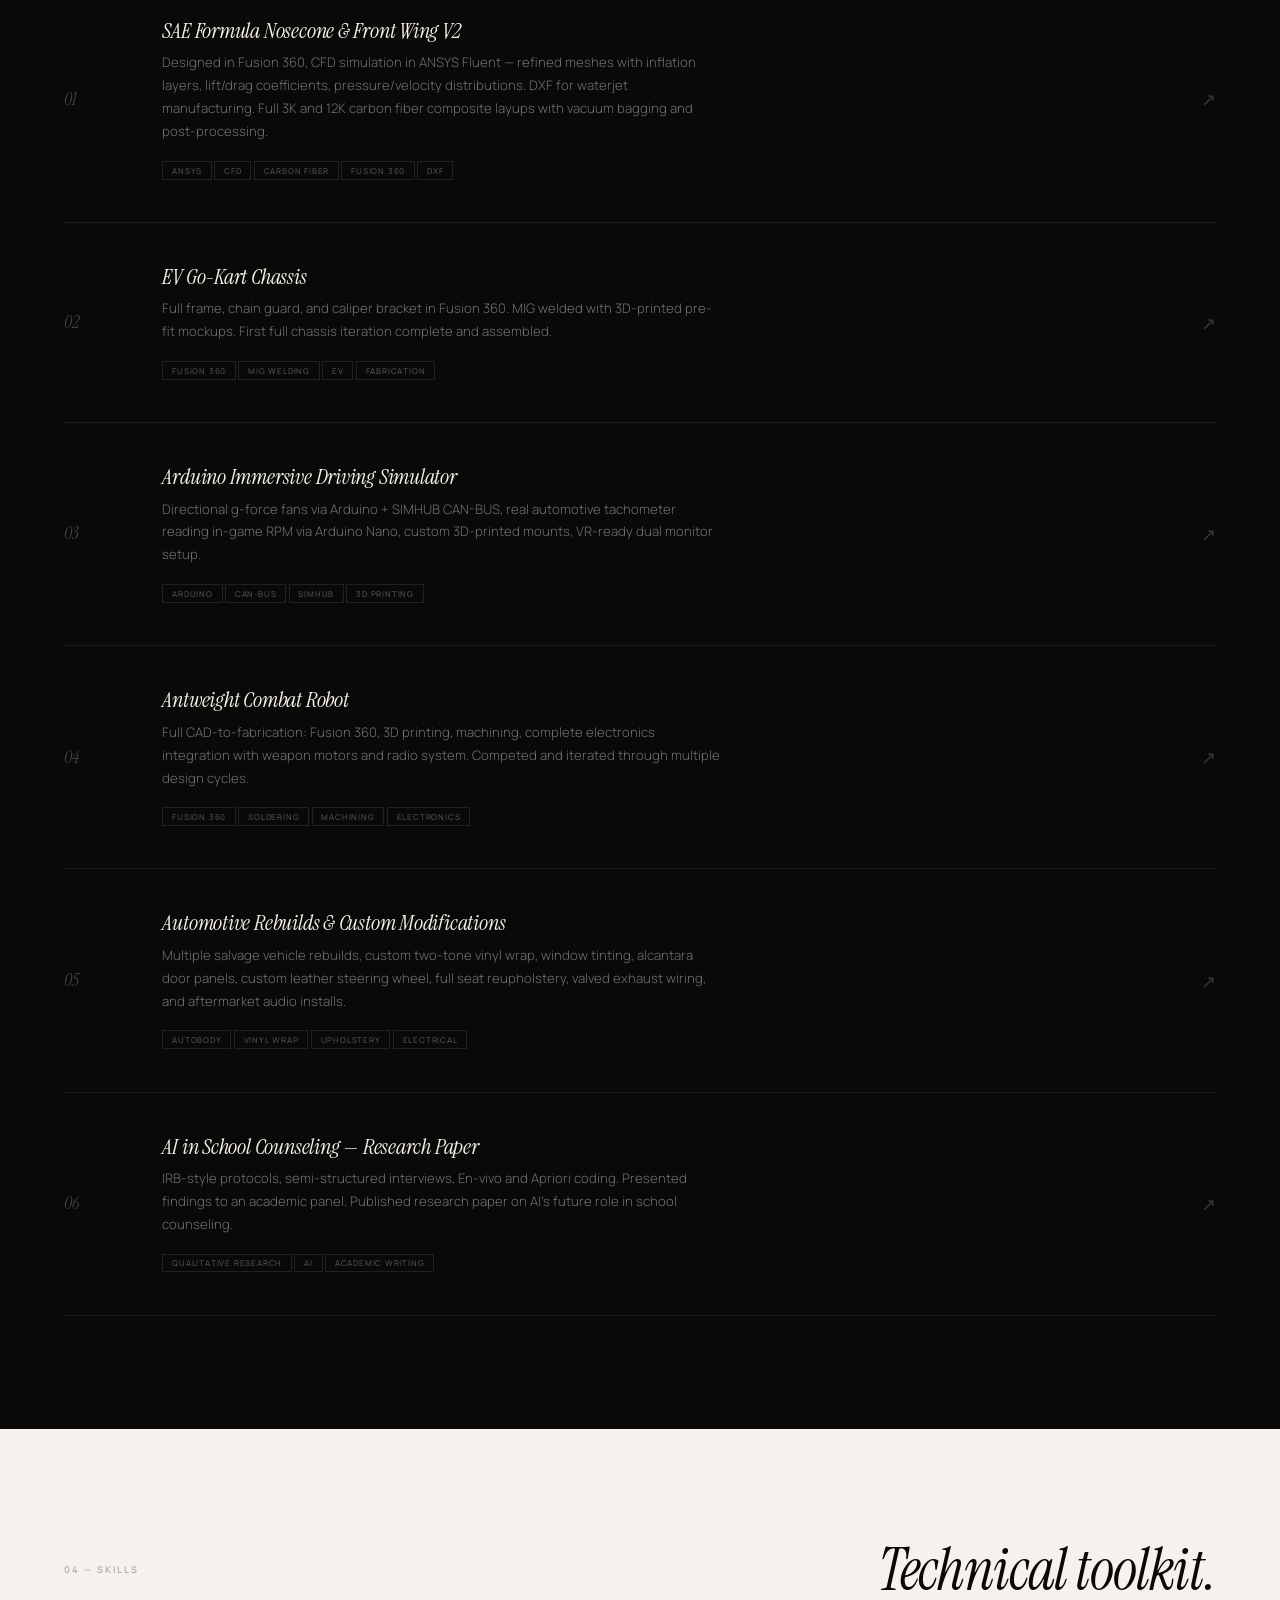
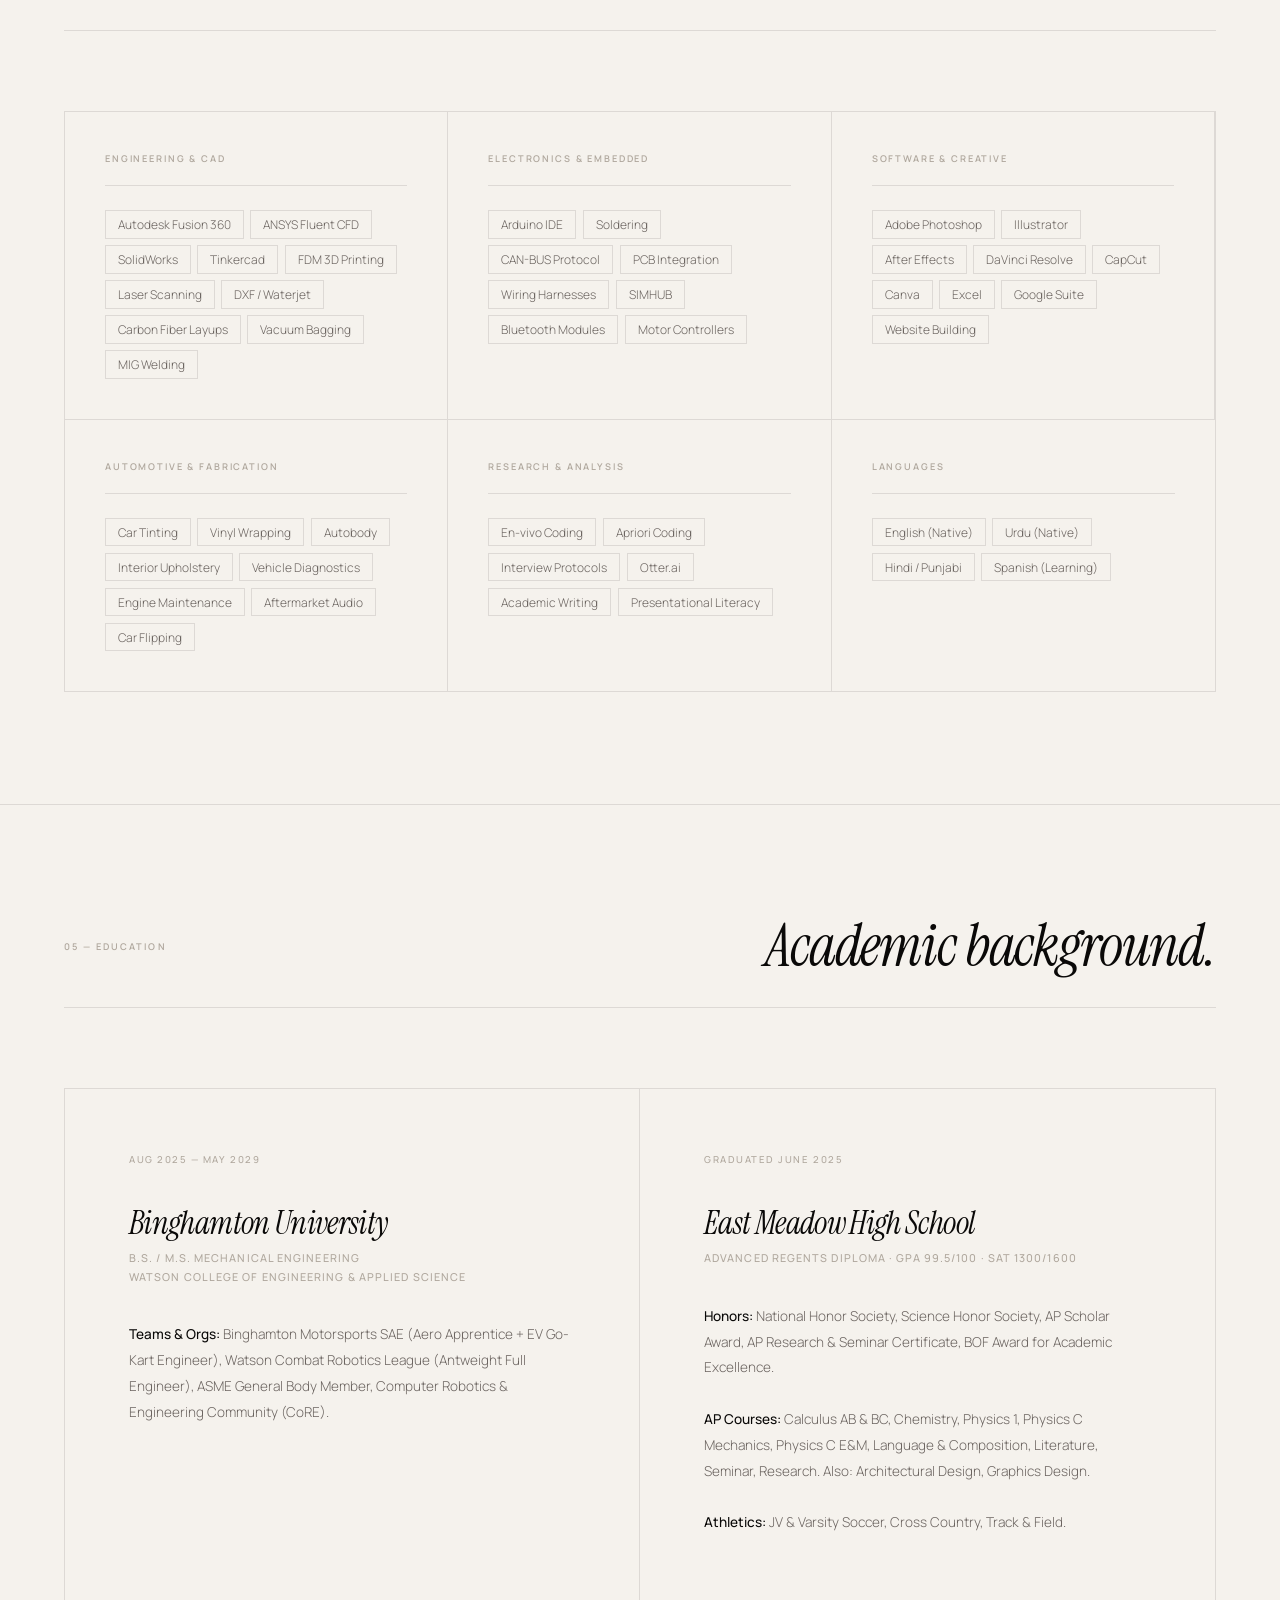
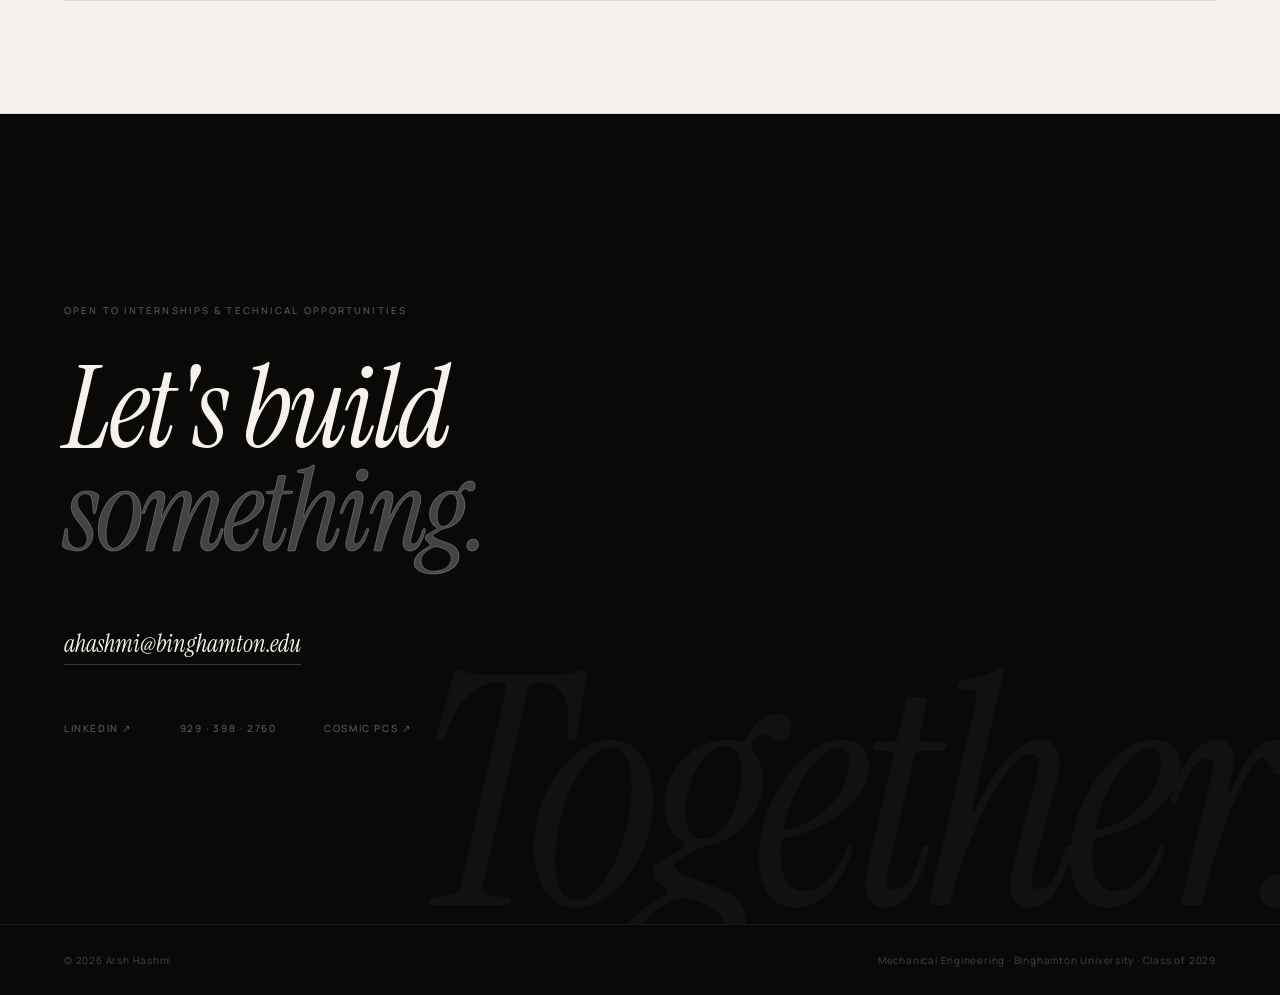
==== commit 423e2dc3: "Update v4 update, added template" ====
--- a/1.1.html
+++ b/1.1.html
@@ -1,1047 +1,591 @@
 <!DOCTYPE html>
 <html lang="en">
 <head>
-<meta charset="UTF-8">
-<meta name="viewport" content="width=device-width, initial-scale=1.0">
-<title>Arsh Hashmi — Mechanical Engineer</title>
+<meta charset="UTF-8"/>
+<meta name="viewport" content="width=device-width, initial-scale=1.0"/>
+<title>Arsh Hashmi</title>
 <link rel="preconnect" href="https://fonts.googleapis.com">
-<link href="https://fonts.googleapis.com/css2?family=Syne:wght@400;600;700;800&family=DM+Mono:ital,wght@0,300;0,400;1,300&display=swap" rel="stylesheet">
+<link rel="preconnect" href="https://fonts.gstatic.com" crossorigin>
+<link href="https://fonts.googleapis.com/css2?family=Instrument+Serif:ital@0;1&family=Manrope:wght@200;300;400;500;600;700&display=swap" rel="stylesheet">
 <style>
-:root {
-  --black: #080808;
-  --white: #f5f4f0;
-  --gray: #888;
-  --dim: #1a1a1a;
-  --border: #222;
-}
-
-*, *::before, *::after { margin: 0; padding: 0; box-sizing: border-box; }
-
-html { scroll-behavior: smooth; }
-
-body {
-  background: var(--black);
-  color: var(--white);
-  font-family: 'DM Mono', monospace;
-  font-weight: 300;
-  overflow-x: hidden;
-}
+*,*::before,*::after{box-sizing:border-box;margin:0;padding:0}
+:root{
+  --ink:#0a0908;
+  --paper:#f5f2ed;
+  --fog:#b0a89e;
+  --mist:#6b6460;
+  --line:rgba(10,9,8,.1);
+  --serif:'Instrument Serif',Georgia,serif;
+  --sans:'Manrope',sans-serif;
+}
+html{scroll-behavior:smooth}
+body{background:var(--paper);color:var(--ink);font-family:var(--sans);overflow-x:hidden;cursor:none}
+
+/* CURSOR */
+#dot{position:fixed;width:5px;height:5px;background:var(--ink);border-radius:50%;pointer-events:none;z-index:9999;transform:translate(-50%,-50%);transition:transform .2s,opacity .2s}
+#ring{position:fixed;width:30px;height:30px;border:1px solid rgba(10,9,8,.3);border-radius:50%;pointer-events:none;z-index:9998;transform:translate(-50%,-50%);transition:width .3s,height .3s,border-color .3s}
+
+/* INTRO OVERLAY */
+#intro{
+  position:fixed;inset:0;background:var(--ink);z-index:8000;
+  display:flex;align-items:center;justify-content:center;
+  pointer-events:none;
+  animation:introOut .9s cubic-bezier(.76,0,.24,1) forwards .9s;
+}
+#intro span{
+  font-family:var(--serif);font-style:italic;
+  font-size:clamp(2rem,5vw,4rem);color:var(--paper);
+  letter-spacing:-.01em;
+  animation:introFade .5s ease forwards .1s;
+  opacity:0;
+}
+@keyframes introFade{to{opacity:1}}
+@keyframes introOut{to{transform:translateY(-100%)}}
 
 /* NAV */
-nav {
-  position: fixed;
-  top: 0;
-  left: 0;
-  right: 0;
-  z-index: 100;
-  padding: 28px 60px;
-  display: flex;
-  justify-content: space-between;
-  align-items: center;
-  mix-blend-mode: normal;
-}
-
-.nav-logo {
-  font-family: 'Syne', sans-serif;
-  font-weight: 800;
-  font-size: 15px;
-  letter-spacing: 0.12em;
-  text-transform: uppercase;
-  color: var(--white);
-  text-decoration: none;
-}
-
-.nav-links {
-  display: flex;
-  gap: 48px;
-  list-style: none;
-}
-
-.nav-links a {
-  font-family: 'DM Mono', monospace;
-  font-size: 11px;
-  letter-spacing: 0.18em;
-  text-transform: uppercase;
-  color: var(--gray);
-  text-decoration: none;
-  transition: color 0.3s;
-}
-
-.nav-links a:hover { color: var(--white); }
+nav{
+  position:fixed;top:0;left:0;right:0;z-index:500;
+  padding:2.25rem 5vw;
+  display:flex;justify-content:space-between;align-items:center;
+  transition:padding .5s,background .5s,box-shadow .5s;
+}
+nav.stuck{
+  padding:1.3rem 5vw;
+  background:rgba(245,242,237,.92);
+  backdrop-filter:blur(12px);
+  box-shadow:0 1px 0 var(--line);
+}
+.nav-logo{font-family:var(--serif);font-style:italic;font-size:1.15rem;letter-spacing:-.01em;text-decoration:none;color:var(--ink)}
+.nav-links{display:flex;gap:2.5rem;list-style:none}
+.nav-links a{font-size:.65rem;font-weight:500;letter-spacing:.14em;text-transform:uppercase;color:var(--mist);text-decoration:none;transition:color .25s}
+.nav-links a:hover{color:var(--ink)}
+.nav-cta{font-size:.65rem;font-weight:600;letter-spacing:.14em;text-transform:uppercase;padding:.55rem 1.4rem;border:1px solid var(--ink);color:var(--ink);text-decoration:none;transition:background .25s,color .25s}
+.nav-cta:hover{background:var(--ink);color:var(--paper)}
 
 /* HERO */
-.hero {
-  min-height: 100vh;
-  display: grid;
-  grid-template-rows: 1fr auto;
-  padding: 0 60px;
-  position: relative;
-  overflow: hidden;
-}
-
-.hero-main {
-  display: flex;
-  flex-direction: column;
-  justify-content: center;
-  padding-top: 120px;
-  padding-bottom: 60px;
-}
-
-.hero-tag {
-  font-size: 11px;
-  letter-spacing: 0.2em;
-  text-transform: uppercase;
-  color: var(--gray);
-  margin-bottom: 40px;
-  display: flex;
-  align-items: center;
-  gap: 16px;
-}
-
-.hero-tag::before {
-  content: '';
-  display: block;
-  width: 32px;
-  height: 1px;
-  background: var(--gray);
-}
-
-.hero-name {
-  font-family: 'Syne', sans-serif;
-  font-weight: 800;
-  font-size: clamp(72px, 10vw, 148px);
-  line-height: 0.92;
-  letter-spacing: -0.03em;
-  text-transform: uppercase;
-  color: var(--white);
-  margin-bottom: 48px;
-}
-
-.hero-name span {
-  display: block;
-  color: transparent;
-  -webkit-text-stroke: 1px var(--white);
-  opacity: 0.35;
-}
-
-.hero-desc {
-  max-width: 520px;
-  font-size: 14px;
-  line-height: 1.8;
-  color: var(--gray);
-  margin-bottom: 56px;
-  margin-left: 4px;
-}
-
-.hero-cta {
-  display: flex;
-  gap: 24px;
-  align-items: center;
-}
-
-.btn-primary {
-  padding: 16px 40px;
-  background: var(--white);
-  color: var(--black);
-  font-family: 'DM Mono', monospace;
-  font-size: 11px;
-  font-weight: 400;
-  letter-spacing: 0.18em;
-  text-transform: uppercase;
-  text-decoration: none;
-  transition: background 0.3s, color 0.3s;
-}
-
-.btn-primary:hover {
-  background: transparent;
-  color: var(--white);
-  outline: 1px solid var(--white);
-}
-
-.btn-ghost {
-  font-size: 11px;
-  letter-spacing: 0.18em;
-  text-transform: uppercase;
-  color: var(--gray);
-  text-decoration: none;
-  transition: color 0.3s;
-}
-
-.btn-ghost:hover { color: var(--white); }
-
-.hero-bottom {
-  display: flex;
-  justify-content: space-between;
-  align-items: flex-end;
-  padding-bottom: 40px;
-  border-top: 1px solid var(--border);
-  padding-top: 28px;
-}
-
-.hero-stats {
-  display: flex;
-  gap: 60px;
-}
-
-.stat {
-  display: flex;
-  flex-direction: column;
-  gap: 6px;
-}
-
-.stat-number {
-  font-family: 'Syne', sans-serif;
-  font-weight: 700;
-  font-size: 28px;
-  color: var(--white);
-}
-
-.stat-label {
-  font-size: 10px;
-  letter-spacing: 0.15em;
-  text-transform: uppercase;
-  color: var(--gray);
-}
-
-.hero-scroll {
-  font-size: 10px;
-  letter-spacing: 0.2em;
-  text-transform: uppercase;
-  color: var(--gray);
-  display: flex;
-  align-items: center;
-  gap: 12px;
-}
-
-.scroll-line {
-  width: 1px;
-  height: 48px;
-  background: var(--border);
-  position: relative;
-  overflow: hidden;
-}
-
-.scroll-line::after {
-  content: '';
-  position: absolute;
-  top: -100%;
-  left: 0;
-  width: 100%;
-  height: 100%;
-  background: var(--white);
-  animation: scrollDown 2s ease-in-out infinite;
-}
-
-@keyframes scrollDown {
-  0% { top: -100%; }
-  100% { top: 100%; }
-}
+#hero{
+  min-height:100vh;padding:0 5vw;
+  display:flex;flex-direction:column;justify-content:flex-end;
+  border-bottom:1px solid var(--line);
+  position:relative;overflow:hidden;
+}
+.hero-rule{
+  position:absolute;top:50%;left:0;right:0;height:1px;
+  background:var(--line);transform:scaleX(0);transform-origin:left;
+  animation:ruleIn 1.2s cubic-bezier(.76,0,.24,1) forwards 1.4s;
+}
+@keyframes ruleIn{to{transform:scaleX(1)}}
+
+.hero-name-wrap{
+  padding-top:11rem;
+  display:flex;align-items:flex-end;justify-content:space-between;gap:4vw;
+}
+.hero-name{
+  font-family:var(--serif);
+  font-size:clamp(5.5rem,13vw,13rem);
+  font-weight:400;line-height:.88;letter-spacing:-.03em;
+  opacity:0;animation:nameIn 1.1s cubic-bezier(.16,1,.3,1) forwards 1.4s;
+}
+.hero-name em{font-style:italic;color:var(--mist)}
+@keyframes nameIn{from{opacity:0;transform:translateY(40px)}to{opacity:1;transform:none}}
+
+.hero-aside{
+  flex-shrink:0;width:clamp(200px,22vw,320px);
+  padding-bottom:.5rem;
+  opacity:0;animation:fadeUp .9s cubic-bezier(.16,1,.3,1) forwards 1.7s;
+}
+.hero-photo{
+  width:100%;aspect-ratio:3/4;background:var(--ink);
+  display:flex;flex-direction:column;align-items:center;justify-content:center;gap:.7rem;
+  position:relative;overflow:hidden;
+}
+.hero-photo::before{
+  content:'';position:absolute;inset:0;
+  background:repeating-linear-gradient(
+    -45deg,transparent,transparent 14px,
+    rgba(255,255,255,.025) 14px,rgba(255,255,255,.025) 15px);
+}
+.hero-photo svg{opacity:.2;z-index:1;position:relative}
+.hero-photo p{font-size:.55rem;letter-spacing:.2em;text-transform:uppercase;color:rgba(245,242,237,.4);z-index:1;position:relative}
+
+.hero-bottom{
+  display:grid;grid-template-columns:1fr 1fr auto;
+  align-items:end;gap:3vw;
+  padding:2rem 0 3rem;
+  opacity:0;animation:fadeUp .9s cubic-bezier(.16,1,.3,1) forwards 1.9s;
+}
+.hb-desc{font-size:.92rem;font-weight:300;line-height:1.8;color:var(--mist);max-width:380px}
+.hb-meta{font-size:.65rem;font-weight:500;letter-spacing:.12em;text-transform:uppercase;color:var(--fog);line-height:2}
+.hb-actions{display:flex;gap:1rem;justify-content:flex-end;align-items:center}
+.btn-ink{font-size:.62rem;font-weight:600;letter-spacing:.14em;text-transform:uppercase;padding:.85rem 2rem;border:1px solid var(--ink);color:var(--ink);text-decoration:none;transition:.25s}
+.btn-ink:hover{background:var(--ink);color:var(--paper)}
+.btn-txt{font-size:.62rem;font-weight:500;letter-spacing:.14em;text-transform:uppercase;color:var(--mist);text-decoration:none;transition:color .25s}
+.btn-txt:hover{color:var(--ink)}
+
+/* STATS BAR */
+.stats-bar{
+  display:grid;grid-template-columns:repeat(4,1fr);
+  border-top:1px solid var(--line);border-bottom:1px solid var(--line);
+  background:var(--paper);
+}
+.sb-item{
+  padding:2rem 5vw;border-right:1px solid var(--line);
+  display:flex;align-items:center;gap:1.5rem;
+}
+.sb-item:last-child{border-right:none}
+.sb-n{font-family:var(--serif);font-size:2.5rem;font-style:italic;line-height:1}
+.sb-l{font-size:.6rem;font-weight:500;letter-spacing:.12em;text-transform:uppercase;color:var(--mist)}
 
 /* SECTIONS */
-section {
-  padding: 120px 60px;
-  border-top: 1px solid var(--border);
-}
-
-.section-label {
-  font-size: 10px;
-  letter-spacing: 0.25em;
-  text-transform: uppercase;
-  color: var(--gray);
-  margin-bottom: 80px;
-  display: flex;
-  align-items: center;
-  gap: 20px;
-}
-
-.section-label::after {
-  content: '';
-  flex: 1;
-  height: 1px;
-  background: var(--border);
-  max-width: 160px;
-}
-
-.section-title {
-  font-family: 'Syne', sans-serif;
-  font-weight: 800;
-  font-size: clamp(40px, 5vw, 72px);
-  line-height: 1.0;
-  letter-spacing: -0.03em;
-  text-transform: uppercase;
-  color: var(--white);
-  margin-bottom: 64px;
-}
+section.panel{padding:7rem 5vw;border-bottom:1px solid var(--line)}
+section.panel.dark{background:var(--ink);color:var(--paper)}
+section.panel.dark .line-rule{background:rgba(245,242,237,.08)}
+section.panel.dark .sec-label{color:rgba(245,242,237,.3)}
+section.panel.dark .tag{border-color:rgba(245,242,237,.1);color:rgba(245,242,237,.35)}
+section.panel.dark .tag:hover{border-color:rgba(245,242,237,.3);color:rgba(245,242,237,.7)}
+
+.sec-header{
+  display:flex;align-items:center;justify-content:space-between;
+  margin-bottom:5rem;padding-bottom:2rem;
+  border-bottom:1px solid var(--line);
+}
+.sec-label{font-size:.58rem;font-weight:600;letter-spacing:.22em;text-transform:uppercase;color:var(--fog)}
+.sec-title{font-family:var(--serif);font-size:clamp(2.5rem,4.5vw,4rem);font-style:italic;font-weight:400;letter-spacing:-.02em;line-height:1}
 
 /* ABOUT */
-.about-grid {
-  display: grid;
-  grid-template-columns: 1fr 1fr;
-  gap: 80px;
-  align-items: start;
-}
-
-.about-text p {
-  font-size: 15px;
-  line-height: 2;
-  color: var(--gray);
-  margin-bottom: 24px;
-}
-
-.about-text p strong {
-  color: var(--white);
-  font-weight: 400;
-}
-
-.skills-block {
-  display: flex;
-  flex-direction: column;
-  gap: 32px;
-}
-
-.skill-category {
-  border-top: 1px solid var(--border);
-  padding-top: 24px;
-}
-
-.skill-cat-label {
-  font-size: 10px;
-  letter-spacing: 0.2em;
-  text-transform: uppercase;
-  color: var(--gray);
-  margin-bottom: 14px;
-}
-
-.skill-tags {
-  display: flex;
-  flex-wrap: wrap;
-  gap: 10px;
-}
-
-.skill-tag {
-  font-size: 11px;
-  letter-spacing: 0.08em;
-  padding: 5px 12px;
-  border: 1px solid var(--border);
-  color: var(--gray);
-  transition: color 0.3s;
-}
-
-.skill-tag:hover { color: var(--white); }
+.about-layout{display:grid;grid-template-columns:1fr 420px;gap:8vw;align-items:start}
+.about-sticky{position:sticky;top:120px}
+.about-pic{width:100%;aspect-ratio:4/5;background:#e8e4de;display:flex;flex-direction:column;align-items:center;justify-content:center;gap:.7rem;position:relative;overflow:hidden;border:1px solid var(--line)}
+.about-pic::before{content:'';position:absolute;inset:0;background:repeating-linear-gradient(45deg,transparent,transparent 12px,rgba(10,9,8,.02) 12px,rgba(10,9,8,.02) 13px)}
+.about-pic svg{opacity:.2;z-index:1;position:relative}
+.about-pic p{font-size:.55rem;letter-spacing:.2em;text-transform:uppercase;color:var(--fog);z-index:1;position:relative}
+.about-pic-cap{margin-top:.75rem;font-size:.6rem;font-weight:500;letter-spacing:.1em;text-transform:uppercase;color:var(--fog)}
+
+.about-text .lede{font-family:var(--serif);font-style:italic;font-size:clamp(1.4rem,2.2vw,1.9rem);line-height:1.5;letter-spacing:-.01em;margin-bottom:2.5rem}
+.about-text p{font-size:.9rem;font-weight:300;line-height:1.95;color:var(--mist);margin-bottom:1.1rem}
+.about-facts{display:grid;grid-template-columns:1fr 1fr;gap:1.5rem;margin-top:3rem;padding-top:3rem;border-top:1px solid var(--line)}
+.af-n{font-family:var(--serif);font-style:italic;font-size:2.8rem;line-height:1;display:block}
+.af-l{font-size:.58rem;font-weight:500;letter-spacing:.14em;text-transform:uppercase;color:var(--fog);margin-top:.25rem;display:block}
+
+/* EXPERIENCE */
+.exp-entry{display:grid;grid-template-columns:200px 1fr;gap:4vw;padding:3rem 0;border-bottom:1px solid var(--line);position:relative}
+.exp-entry::after{content:'';position:absolute;bottom:-1px;left:0;width:0;height:1px;background:var(--ink);transition:width .7s cubic-bezier(.16,1,.3,1)}
+.exp-entry:hover::after{width:100%}
+.ee-left{padding-top:.2rem}
+.ee-date{font-size:.62rem;font-weight:400;letter-spacing:.1em;text-transform:uppercase;color:var(--fog);line-height:1.9;margin-bottom:.6rem}
+.ee-badge{display:inline-block;font-size:.52rem;font-weight:600;letter-spacing:.12em;text-transform:uppercase;padding:.2rem .6rem;border:1px solid var(--line);color:var(--fog)}
+.ee-right{}
+.ee-role{font-family:var(--serif);font-style:italic;font-size:1.5rem;font-weight:400;letter-spacing:-.01em;margin-bottom:.2rem;line-height:1.15}
+.ee-co{font-size:.65rem;font-weight:500;letter-spacing:.12em;text-transform:uppercase;color:var(--fog);margin-bottom:1.25rem}
+.ee-desc{font-size:.87rem;font-weight:300;line-height:1.9;color:var(--mist);margin-bottom:1.2rem}
+.tags{display:flex;flex-wrap:wrap;gap:.4rem}
+.tag{font-size:.52rem;font-weight:500;letter-spacing:.1em;text-transform:uppercase;padding:.22rem .62rem;border:1px solid var(--line);color:var(--fog);transition:.25s}
+.tag:hover{border-color:rgba(10,9,8,.35);color:var(--ink)}
 
 /* PROJECTS */
-.projects-list {
-  display: flex;
-  flex-direction: column;
-  gap: 0;
-}
-
-.project-item {
-  display: grid;
-  grid-template-columns: 80px 1fr auto;
-  gap: 40px;
-  align-items: start;
-  padding: 48px 0;
-  border-bottom: 1px solid var(--border);
-  cursor: default;
-}
-
-.project-item:hover .project-title {
-  opacity: 0.6;
-}
-
-.project-num {
-  font-family: 'DM Mono', monospace;
-  font-size: 11px;
-  letter-spacing: 0.1em;
-  color: var(--gray);
-  padding-top: 6px;
-}
-
-.project-content {}
-
-.project-title {
-  font-family: 'Syne', sans-serif;
-  font-weight: 700;
-  font-size: 26px;
-  letter-spacing: -0.02em;
-  color: var(--white);
-  margin-bottom: 12px;
-  transition: opacity 0.3s;
-}
-
-.project-desc {
-  font-size: 13px;
-  line-height: 1.8;
-  color: var(--gray);
-  max-width: 560px;
-}
-
-.project-tags {
-  display: flex;
-  flex-wrap: wrap;
-  gap: 8px;
-  margin-top: 16px;
-}
-
-.project-tag {
-  font-size: 10px;
-  letter-spacing: 0.12em;
-  text-transform: uppercase;
-  color: var(--border);
-  padding: 4px 0;
-}
-
-.project-arrow {
-  font-size: 18px;
-  color: var(--border);
-  padding-top: 4px;
-  transition: color 0.3s;
-}
-
-.project-item:hover .project-arrow { color: var(--gray); }
-
-/* EXPERIENCE */
-.exp-list {
-  display: flex;
-  flex-direction: column;
-  gap: 0;
-}
-
-.exp-item {
-  display: grid;
-  grid-template-columns: 200px 1fr;
-  gap: 60px;
-  padding: 48px 0;
-  border-bottom: 1px solid var(--border);
-}
-
-.exp-meta {}
-
-.exp-date {
-  font-size: 11px;
-  letter-spacing: 0.12em;
-  text-transform: uppercase;
-  color: var(--gray);
-  margin-bottom: 8px;
-}
-
-.exp-type {
-  font-size: 10px;
-  letter-spacing: 0.15em;
-  text-transform: uppercase;
-  color: var(--border);
-  border: 1px solid var(--border);
-  padding: 3px 8px;
-  display: inline-block;
-  margin-top: 8px;
-}
-
-.exp-content {}
-
-.exp-title {
-  font-family: 'Syne', sans-serif;
-  font-weight: 700;
-  font-size: 22px;
-  letter-spacing: -0.01em;
-  color: var(--white);
-  margin-bottom: 6px;
-}
-
-.exp-org {
-  font-size: 12px;
-  letter-spacing: 0.1em;
-  color: var(--gray);
-  margin-bottom: 20px;
-}
-
-.exp-bullets {
-  list-style: none;
-  display: flex;
-  flex-direction: column;
-  gap: 10px;
-}
-
-.exp-bullets li {
-  font-size: 13px;
-  line-height: 1.7;
-  color: var(--gray);
-  padding-left: 20px;
-  position: relative;
-}
-
-.exp-bullets li::before {
-  content: '—';
-  position: absolute;
-  left: 0;
-  color: var(--border);
-}
+.proj-list{}
+.proj-row{
+  display:grid;grid-template-columns:60px 1fr auto;
+  align-items:center;gap:3vw;
+  padding:2.5rem 0;border-bottom:1px solid rgba(245,242,237,.08);
+  transition:opacity .25s;cursor:default;
+}
+.proj-row:first-child{border-top:1px solid rgba(245,242,237,.08)}
+.proj-list:hover .proj-row{opacity:.35}
+.proj-list:hover .proj-row:hover{opacity:1}
+.proj-num{font-family:var(--serif);font-style:italic;font-size:1.1rem;color:rgba(245,242,237,.25);line-height:1}
+.proj-main{}
+.proj-title{font-family:var(--serif);font-style:italic;font-size:1.35rem;font-weight:400;letter-spacing:-.01em;margin-bottom:.4rem;color:var(--paper)}
+.proj-detail{font-size:.82rem;font-weight:300;line-height:1.75;color:rgba(245,242,237,.45);max-width:560px}
+.proj-tags-wrap{margin-top:.85rem}
+.proj-tag{font-size:.5rem;font-weight:500;letter-spacing:.1em;text-transform:uppercase;padding:.18rem .55rem;border:1px solid rgba(245,242,237,.1);color:rgba(245,242,237,.3);display:inline-block;margin:.15rem .15rem .15rem 0;transition:.25s}
+.proj-row:hover .proj-tag{border-color:rgba(245,242,237,.2);color:rgba(245,242,237,.55)}
+.proj-arrow{font-size:1.1rem;color:rgba(245,242,237,.2);transition:transform .3s,color .3s;flex-shrink:0}
+.proj-row:hover .proj-arrow{transform:translate(4px,-4px);color:var(--paper)}
+
+/* SKILLS */
+.skills-layout{display:grid;grid-template-columns:repeat(3,1fr);gap:0;border:1px solid var(--line)}
+.sk-col{padding:2.5rem;border-right:1px solid var(--line)}
+.sk-col:last-child{border-right:none}
+.sk-col:nth-child(4){border-top:1px solid var(--line)}
+.sk-col:nth-child(5){border-top:1px solid var(--line)}
+.sk-col:nth-child(6){border-top:1px solid var(--line)}
+.sk-head{font-size:.58rem;font-weight:600;letter-spacing:.2em;text-transform:uppercase;color:var(--fog);margin-bottom:1.5rem;padding-bottom:1.25rem;border-bottom:1px solid var(--line)}
+.sk-items{display:flex;flex-wrap:wrap;gap:.4rem}
+.sk-item{font-size:.75rem;font-weight:300;padding:.3rem .75rem;border:1px solid var(--line);color:var(--mist);transition:.25s}
+.sk-item:hover{border-color:rgba(10,9,8,.3);color:var(--ink)}
 
 /* EDUCATION */
-.edu-grid {
-  display: grid;
-  grid-template-columns: 1fr 1fr;
-  gap: 60px;
-}
-
-.edu-card {
-  border-top: 1px solid var(--border);
-  padding-top: 40px;
-}
-
-.edu-school {
-  font-family: 'Syne', sans-serif;
-  font-weight: 700;
-  font-size: 20px;
-  color: var(--white);
-  margin-bottom: 8px;
-  letter-spacing: -0.01em;
-}
-
-.edu-degree {
-  font-size: 13px;
-  color: var(--gray);
-  margin-bottom: 24px;
-  line-height: 1.6;
-}
-
-.edu-detail {
-  font-size: 11px;
-  letter-spacing: 0.1em;
-  color: var(--gray);
-  border-top: 1px solid var(--border);
-  padding-top: 20px;
-  margin-top: 20px;
-  line-height: 1.8;
-}
+.edu-grid{display:grid;grid-template-columns:1fr 1fr;gap:0;border:1px solid var(--line)}
+.edu-card{padding:4rem;border-right:1px solid var(--line);transition:background .3s}
+.edu-card:last-child{border-right:none}
+.edu-card:hover{background:#f0ece5}
+.ec-yr{font-size:.6rem;font-weight:500;letter-spacing:.16em;text-transform:uppercase;color:var(--fog);margin-bottom:2.5rem}
+.ec-school{font-family:var(--serif);font-style:italic;font-size:2rem;font-weight:400;letter-spacing:-.02em;line-height:1.1;margin-bottom:.5rem}
+.ec-deg{font-size:.68rem;font-weight:500;letter-spacing:.1em;text-transform:uppercase;color:var(--fog);margin-bottom:2.25rem;line-height:1.7}
+.ec-body{font-size:.85rem;font-weight:300;line-height:1.9;color:var(--mist)}
+.ec-body strong{color:var(--ink);font-weight:500}
 
 /* CONTACT */
-.contact-inner {
-  display: grid;
-  grid-template-columns: 1fr 1fr;
-  gap: 80px;
-  align-items: start;
-}
-
-.contact-big {
-  font-family: 'Syne', sans-serif;
-  font-weight: 800;
-  font-size: clamp(48px, 6vw, 88px);
-  line-height: 1.0;
-  letter-spacing: -0.04em;
-  text-transform: uppercase;
-  color: var(--white);
-}
-
-.contact-links {
-  display: flex;
-  flex-direction: column;
-  gap: 0;
-  padding-top: 16px;
-}
-
-.contact-link {
-  display: flex;
-  justify-content: space-between;
-  align-items: center;
-  padding: 28px 0;
-  border-bottom: 1px solid var(--border);
-  text-decoration: none;
-  transition: padding-left 0.3s;
-}
-
-.contact-link:hover {
-  opacity: 0.6;
-}
-
-.contact-link:hover .contact-link-label { color: var(--white); }
-.contact-link:hover .contact-link-arrow { color: var(--white); }
-
-.contact-link-label {
-  font-family: 'Syne', sans-serif;
-  font-weight: 600;
-  font-size: 18px;
-  color: var(--gray);
-  transition: color 0.3s;
-}
-
-.contact-link-sub {
-  font-size: 11px;
-  letter-spacing: 0.1em;
-  color: var(--border);
-}
-
-.contact-link-arrow {
-  color: var(--border);
-  font-size: 20px;
-  transition: color 0.3s, transform 0.3s;
-}
-
-.contact-link:hover .contact-link-arrow {
-  transform: translate(4px, -4px);
-}
+#contact{
+  min-height:90vh;display:flex;flex-direction:column;
+  justify-content:center;padding:8rem 5vw;
+  background:var(--ink);position:relative;overflow:hidden;
+  border-bottom:none;
+}
+.ct-bg{
+  position:absolute;bottom:-2rem;right:-2rem;
+  font-family:var(--serif);font-style:italic;
+  font-size:clamp(12rem,25vw,24rem);font-weight:400;
+  letter-spacing:-.04em;color:rgba(245,242,237,.03);
+  pointer-events:none;user-select:none;line-height:1;white-space:nowrap;
+}
+.ct-label{font-size:.6rem;font-weight:600;letter-spacing:.22em;text-transform:uppercase;color:rgba(245,242,237,.3);margin-bottom:2.5rem}
+.ct-heading{
+  font-family:var(--serif);font-style:italic;
+  font-size:clamp(3.5rem,9vw,8.5rem);
+  font-weight:400;line-height:.9;letter-spacing:-.03em;
+  color:var(--paper);margin-bottom:4rem;
+}
+.ct-heading span{color:rgba(245,242,237,.25);-webkit-text-stroke:1px rgba(245,242,237,.25)}
+.ct-email{
+  font-family:var(--serif);font-style:italic;
+  font-size:clamp(1.1rem,2vw,1.5rem);
+  color:var(--paper);text-decoration:none;
+  border-bottom:1px solid rgba(245,242,237,.2);
+  padding-bottom:.3rem;transition:border-color .3s;
+  display:inline-block;
+}
+.ct-email:hover{border-color:var(--paper)}
+.ct-row{display:flex;gap:3rem;margin-top:3.5rem;flex-wrap:wrap}
+.ct-link{font-size:.62rem;font-weight:500;letter-spacing:.16em;text-transform:uppercase;color:rgba(245,242,237,.35);text-decoration:none;transition:color .25s;display:flex;align-items:center;gap:.4rem}
+.ct-link:hover{color:var(--paper)}
 
 /* FOOTER */
-footer {
-  padding: 40px 60px;
-  display: flex;
-  justify-content: space-between;
-  align-items: center;
-  border-top: 1px solid var(--border);
-}
-
-.footer-name {
-  font-family: 'Syne', sans-serif;
-  font-weight: 700;
-  font-size: 13px;
-  letter-spacing: 0.1em;
-  text-transform: uppercase;
-  color: var(--gray);
-}
-
-.footer-copy {
-  font-size: 11px;
-  letter-spacing: 0.1em;
-  color: var(--border);
-}
+footer{
+  background:var(--ink);padding:1.75rem 5vw;
+  border-top:1px solid rgba(245,242,237,.08);
+  display:flex;justify-content:space-between;align-items:center;
+}
+footer p{font-size:.62rem;font-weight:400;letter-spacing:.08em;color:rgba(245,242,237,.25)}
 
 /* ANIMATIONS */
-.reveal {
-  opacity: 0;
-  transform: translateY(32px);
-  transition: opacity 0.8s ease, transform 0.8s ease;
-}
-
-.reveal.visible {
-  opacity: 1;
-  transform: translateY(0);
-}
-
-/* MOBILE */
-@media (max-width: 768px) {
-  nav { padding: 24px 24px; }
-  .nav-links { gap: 24px; }
-  .hero, section { padding-left: 24px; padding-right: 24px; }
-  .hero-name { font-size: 56px; }
-  .about-grid, .contact-inner, .edu-grid { grid-template-columns: 1fr; gap: 40px; }
-  .project-item { grid-template-columns: 48px 1fr; }
-  .project-arrow { display: none; }
-  .exp-item { grid-template-columns: 1fr; gap: 20px; }
-  .hero-stats { gap: 32px; }
-  footer { flex-direction: column; gap: 12px; text-align: center; }
-}
+@keyframes fadeUp{from{opacity:0;transform:translateY(22px)}to{opacity:1;transform:none}}
+.rv{opacity:0;transform:translateY(22px);transition:opacity .9s cubic-bezier(.16,1,.3,1),transform .9s cubic-bezier(.16,1,.3,1)}
+.rv.in{opacity:1;transform:none}
+.d1{transition-delay:.07s}.d2{transition-delay:.14s}.d3{transition-delay:.21s}.d4{transition-delay:.28s}
 </style>
 </head>
 <body>
 
+<!-- INTRO -->
+<div id="intro"><span>Arsh Hashmi</span></div>
+
+<!-- CURSOR -->
+<div id="dot"></div>
+<div id="ring"></div>
+
 <!-- NAV -->
-<nav>
-  <a href="#" class="nav-logo">Arsh Hashmi</a>
+<nav id="nav">
+  <a href="#hero" class="nav-logo">Arsh Hashmi</a>
   <ul class="nav-links">
     <li><a href="#about">About</a></li>
+    <li><a href="#experience">Experience</a></li>
     <li><a href="#projects">Projects</a></li>
-    <li><a href="#experience">Experience</a></li>
+    <li><a href="#skills">Skills</a></li>
     <li><a href="#education">Education</a></li>
-    <li><a href="#contact">Contact</a></li>
   </ul>
+  <a href="#contact" class="nav-cta">Contact</a>
 </nav>
 
 <!-- HERO -->
-<section class="hero">
-  <div class="hero-main">
-    <div class="hero-tag">Mechanical Engineering · Binghamton University · Class of 2029</div>
-    <h1 class="hero-name">
-      Hi, I'm<br>
-      Arsh<span>Hashmi</span>
-    </h1>
-    <p class="hero-desc">
-      First-year ME student building real things — CFD-optimized aero components, EV chassis, combat robots, and automotive systems. Hands-on before anything else.
-    </p>
-    <div class="hero-cta">
-      <a href="#projects" class="btn-primary">View Work</a>
-      <a href="#contact" class="btn-ghost">Get in Touch →</a>
-    </div>
-  </div>
-
+<section id="hero">
+  <div class="hero-rule"></div>
+  <div class="hero-name-wrap">
+    <h1 class="hero-name">Arsh<br><em>Hashmi.</em></h1>
+    <div class="hero-aside">
+      <div class="hero-photo">
+        <svg width="44" height="44" viewBox="0 0 24 24" fill="none" stroke="#fff" stroke-width=".75"><path d="M20 21v-2a4 4 0 0 0-4-4H8a4 4 0 0 0-4 4v2"/><circle cx="12" cy="7" r="4"/></svg>
+        <p>[ Headshot ]</p>
+      </div>
+    </div>
+  </div>
   <div class="hero-bottom">
-    <div class="hero-stats">
-      <div class="stat">
-        <span class="stat-number">3+</span>
-        <span class="stat-label">Active Teams</span>
-      </div>
-      <div class="stat">
-        <span class="stat-number">4</span>
-        <span class="stat-label">Years Building</span>
-      </div>
-      <div class="stat">
-        <span class="stat-number">6+</span>
-        <span class="stat-label">Projects Shipped</span>
-      </div>
-      <div class="stat">
-        <span class="stat-number">∞</span>
-        <span class="stat-label">Drive</span>
-      </div>
-    </div>
-    <div class="hero-scroll">
-      <div class="scroll-line"></div>
-      Scroll
-    </div>
-  </div>
-</section>
+    <p class="hb-desc">First-year Mechanical Engineering student at Binghamton University. I build real things — aerodynamic components, combat robots, custom PCs, and rebuilt cars.</p>
+    <div class="hb-meta">
+      B.S. / M.S. Mechanical Engineering<br>
+      Binghamton University · Class of 2029<br>
+      East Meadow, NY · ahashmi@binghamton.edu
+    </div>
+    <div class="hb-actions">
+      <a href="#experience" class="btn-txt">View work →</a>
+      <a href="#contact" class="btn-ink">Get in touch</a>
+    </div>
+  </div>
+</section>
+
+<!-- STATS -->
+<div class="stats-bar">
+  <div class="sb-item rv"><span class="sb-n">3+</span><span class="sb-l">Years Founding<br>Cosmic PCs</span></div>
+  <div class="sb-item rv d1"><span class="sb-n">4</span><span class="sb-l">Active Engineering<br>Teams</span></div>
+  <div class="sb-item rv d2"><span class="sb-n">99.5</span><span class="sb-l">High School<br>GPA / 100</span></div>
+  <div class="sb-item rv d3"><span class="sb-n">10+</span><span class="sb-l">AP Courses<br>Completed</span></div>
+</div>
 
 <!-- ABOUT -->
-<section id="about">
-  <div class="section-label">01 — About</div>
-  <div class="about-grid reveal">
+<section class="panel" id="about">
+  <div class="sec-header rv">
+    <span class="sec-label">01 — About</span>
+    <div class="sec-title">Who I am.</div>
+  </div>
+  <div class="about-layout">
+    <div class="about-sticky rv">
+      <div class="about-pic">
+        <svg width="44" height="44" viewBox="0 0 24 24" fill="none" stroke="#0a0908" stroke-width=".75"><path d="M20 21v-2a4 4 0 0 0-4-4H8a4 4 0 0 0-4 4v2"/><circle cx="12" cy="7" r="4"/></svg>
+        <p>[ Photo ]</p>
+      </div>
+      <p class="about-pic-cap">East Meadow, NY · Class of 2029</p>
+    </div>
     <div class="about-text">
-      <p>
-        I'm a <strong>first-year Mechanical Engineering student</strong> at Binghamton University's Watson College of Engineering. My work centers on applied design — taking problems from sketch to physical reality.
-      </p>
-      <p>
-        I've designed aerodynamic components, run CFD simulations in <strong>ANSYS Fluent</strong>, manufactured carbon fiber layups, welded EV chassis frames, built and competed with combat robots, and restored salvage vehicles from the ground up.
-      </p>
-      <p>
-        Outside of school I run <strong>Cosmic PCs</strong>, a custom PC building business I founded in 2022 — averaging 3–5 orders per week with a team of three. I also obsess over automotive electronics, vehicle diagnostics, and systems-level problem solving.
-      </p>
-      <p>
-        I'm actively seeking <strong>engineering internships</strong> where I can do real work on real systems. No busy work.
-      </p>
-    </div>
-    <div class="skills-block">
-      <div class="skill-category">
-        <div class="skill-cat-label">Simulation & Design</div>
-        <div class="skill-tags">
-          <span class="skill-tag">ANSYS Fluent</span>
-          <span class="skill-tag">Fusion 360</span>
-          <span class="skill-tag">SolidWorks</span>
-          <span class="skill-tag">CFD Meshing</span>
-          <span class="skill-tag">DXF / Waterjet</span>
-        </div>
-      </div>
-      <div class="skill-category">
-        <div class="skill-cat-label">Fabrication</div>
-        <div class="skill-tags">
-          <span class="skill-tag">Carbon Layups</span>
-          <span class="skill-tag">FDM 3D Printing</span>
-          <span class="skill-tag">MIG Welding</span>
-          <span class="skill-tag">Vacuum Bagging</span>
-          <span class="skill-tag">Composite Molds</span>
-        </div>
-      </div>
-      <div class="skill-category">
-        <div class="skill-cat-label">Electronics & Code</div>
-        <div class="skill-tags">
-          <span class="skill-tag">Soldering</span>
-          <span class="skill-tag">Arduino IDE</span>
-          <span class="skill-tag">CAN-BUS</span>
-          <span class="skill-tag">PCB Integration</span>
-          <span class="skill-tag">Bluetooth Modules</span>
-        </div>
-      </div>
-      <div class="skill-category">
-        <div class="skill-cat-label">Automotive</div>
-        <div class="skill-tags">
-          <span class="skill-tag">Vehicle Diagnostics</span>
-          <span class="skill-tag">Wiring Harnesses</span>
-          <span class="skill-tag">Car Tinting/Wrapping</span>
-          <span class="skill-tag">Autobody & Restoration</span>
-        </div>
-      </div>
+      <p class="lede rv d1">Building at the intersection of engineering precision, hands-on fabrication, and applied design.</p>
+      <p class="rv d2">I'm a first-year Mechanical Engineering student at Binghamton University's Watson College, where my work spans ANSYS CFD simulation, carbon fiber composite manufacturing, CAD design, and combat robotics — all through active student engineering teams.</p>
+      <p class="rv d3">Outside of school I've spent years on automotive projects: rebuilding salvage vehicles, custom vinyl wrapping, interior upholstery, and electrical modifications. I'm drawn to systems-level problem solving and hands-on work that produces something real and tangible.</p>
+      <p class="rv d3">In 2022 I founded Cosmic PCs — a custom computer building business averaging 3–5 orders a week — which gave me early experience in team management, customer relations, and e-commerce operations that I still draw from today.</p>
+      <div class="about-facts rv d4">
+        <div><span class="af-n">3+</span><span class="af-l">Years Entrepreneurship</span></div>
+        <div><span class="af-n">4</span><span class="af-l">Engineering Teams</span></div>
+        <div><span class="af-n">99.5</span><span class="af-l">HS GPA / 100</span></div>
+        <div><span class="af-n">10+</span><span class="af-l">AP Courses</span></div>
+      </div>
+    </div>
+  </div>
+</section>
+
+<!-- EXPERIENCE -->
+<section class="panel" id="experience">
+  <div class="sec-header rv">
+    <span class="sec-label">02 — Experience</span>
+    <div class="sec-title">Where I've worked.</div>
+  </div>
+
+  <div class="exp-entry rv">
+    <div class="ee-left"><div class="ee-date">Feb 2026 — Present<br>Binghamton, NY</div><div class="ee-badge">Full-time</div></div>
+    <div class="ee-right">
+      <div class="ee-role">Additive Manufacturing Technician</div>
+      <div class="ee-co">MakerLab · Binghamton University</div>
+      <p class="ee-desc">Operate and manage multiple FDM systems fabricating student-submitted parts. Monitor, calibrate, and troubleshoot 3D printers. Use laser scanning tools for reverse engineering. Manage print workflows via MakerLab database and assist students in preparing CAD models for additive manufacturing.</p>
+      <div class="tags"><span class="tag">FDM 3D Printing</span><span class="tag">Laser Scanning</span><span class="tag">Prototyping</span><span class="tag">CAD Prep</span><span class="tag">Database Mgmt</span></div>
+    </div>
+  </div>
+
+  <div class="exp-entry rv">
+    <div class="ee-left"><div class="ee-date">Sep 2025 — Present<br>Binghamton, NY</div><div class="ee-badge">Apprenticeship</div></div>
+    <div class="ee-right">
+      <div class="ee-role">Formula SAE Aerodynamics Apprentice (EV)</div>
+      <div class="ee-co">Binghamton Motorsports SAE</div>
+      <p class="ee-desc">Design and test airfoils in ANSYS Fluent and Fusion 360. Generate refined meshes with inflation layers, calculate lift/drag coefficients, visualize pressure and velocity distributions. Manufacture components via 3K and 12K carbon fiber layups — mold prep, vacuum bagging, curing, and finishing. Key projects: Nosecone, Front Wing V2, 3D-printed female molds.</p>
+      <div class="tags"><span class="tag">ANSYS Fluent</span><span class="tag">CFD</span><span class="tag">Fusion 360</span><span class="tag">Carbon Fiber</span><span class="tag">Vacuum Bagging</span><span class="tag">DXF / Waterjet</span></div>
+    </div>
+  </div>
+
+  <div class="exp-entry rv">
+    <div class="ee-left"><div class="ee-date">Sep 2025 — Present<br>Binghamton, NY</div><div class="ee-badge">Full-time</div></div>
+    <div class="ee-right">
+      <div class="ee-role">EV Go-Kart Frame Engineer & Designer</div>
+      <div class="ee-co">Binghamton Motorsports SAE</div>
+      <p class="ee-desc">Designed frame, chain guard, and brake caliper bracket in Fusion 360 as part of master chassis assembly. Developed fabrication skills including MIG welding, notching, and surface prep. Created 3D-printed pre-fab mockups to validate fitment. First full chassis now complete.</p>
+      <div class="tags"><span class="tag">Fusion 360</span><span class="tag">MIG Welding</span><span class="tag">Assembly Design</span><span class="tag">3D Printing</span></div>
+    </div>
+  </div>
+
+  <div class="exp-entry rv">
+    <div class="ee-left"><div class="ee-date">Sep 2025 — Present<br>Binghamton, NY</div><div class="ee-badge">Full-time</div></div>
+    <div class="ee-right">
+      <div class="ee-role">Full Combat Robotics Engineer — Antweight</div>
+      <div class="ee-co">Watson Combat Robotics League</div>
+      <p class="ee-desc">Design, build, and compete with a 1lb antweight combat robot in a team of 3. Iterate CAD in Fusion 360, 3D print and machine components, and solder/integrate drive motors, radio systems, LiPo batteries, and weapon motors. Test and refine based on stress data.</p>
+      <div class="tags"><span class="tag">Fusion 360</span><span class="tag">Soldering</span><span class="tag">Electronics</span><span class="tag">Arduino</span><span class="tag">Stress Testing</span></div>
+    </div>
+  </div>
+
+  <div class="exp-entry rv">
+    <div class="ee-left"><div class="ee-date">Jun 2022 — Present<br>East Meadow, NY</div><div class="ee-badge">Self-Employed</div></div>
+    <div class="ee-right">
+      <div class="ee-role">Founder & Project Manager</div>
+      <div class="ee-co">Cosmic PCs</div>
+      <p class="ee-desc">Built and maintained cosmicpcs.us, averaging 3–5 custom PC orders/week through Instagram and Facebook. Supervised a team of 3 using Gantt Charts. Created per-client hardware parts-lists with cost/performance analysis. Tracked sales and inventory in Excel and produced social media build content.</p>
+      <div class="tags"><span class="tag">PC Hardware</span><span class="tag">E-Commerce</span><span class="tag">Team Leadership</span><span class="tag">Social Media</span><span class="tag">Inventory Mgmt</span></div>
+    </div>
+  </div>
+
+  <div class="exp-entry rv">
+    <div class="ee-left"><div class="ee-date">Oct 2024 — Present<br>Hicksville, NY</div><div class="ee-badge">Part-time</div></div>
+    <div class="ee-right">
+      <div class="ee-role">Computer & Electronics Sales Associate</div>
+      <div class="ee-co">Target</div>
+      <p class="ee-desc">Provide personalized electronics recommendations. Support device setup, troubleshooting, and configuration to reduce return rates. Monitor inventory, maintain displays, and use POS systems for transactions and price auditing.</p>
+      <div class="tags"><span class="tag">Technical Support</span><span class="tag">Customer Service</span><span class="tag">POS Systems</span></div>
+    </div>
+  </div>
+
+  <div class="exp-entry rv">
+    <div class="ee-left"><div class="ee-date">Sep 2023 — May 2024<br>East Meadow, NY</div><div class="ee-badge">Research</div></div>
+    <div class="ee-right">
+      <div class="ee-role">Student Researcher</div>
+      <div class="ee-co">East Meadow School District · Under Dr. Mary Waring</div>
+      <p class="ee-desc">Developed IRB-style research documents and semi-structured interview protocols. Transcribed interviews via Otter.ai, built a codebook using En-vivo and Apriori coding, and presented findings on AI in School Counseling to an academic panel.</p>
+      <div class="tags"><span class="tag">Qualitative Coding</span><span class="tag">Academic Research</span><span class="tag">Interviews</span><span class="tag">AI</span></div>
     </div>
   </div>
 </section>
 
 <!-- PROJECTS -->
-<section id="projects">
-  <div class="section-label">02 — Projects</div>
-  <h2 class="section-title reveal">Selected<br>Work</h2>
-
-  <div class="projects-list">
-
-    <div class="project-item reveal">
-      <div class="project-num">001</div>
-      <div class="project-content">
-        <div class="project-title">FSAE Nosecone — Aerodynamic Design</div>
-        <p class="project-desc">Designed the nosecone for Binghamton Motorsports' EV formula car in Fusion 360. Ran full CFD analysis in ANSYS Fluent — evaluated drag coefficients, pressure distribution, and velocity contours. Created DXF files for waterjet manufacturing and executed carbon fiber composite layup and post-processing.</p>
-        <div class="project-tags">
-          <span class="project-tag">Fusion 360</span>
-          <span class="project-tag">ANSYS Fluent</span>
-          <span class="project-tag">Carbon Layup</span>
-          <span class="project-tag">DXF / Waterjet</span>
-        </div>
-      </div>
-      <div class="project-arrow">↗</div>
-    </div>
-
-    <div class="project-item reveal">
-      <div class="project-num">002</div>
-      <div class="project-content">
-        <div class="project-title">Front Wing V2 — Downforce Optimization</div>
-        <p class="project-desc">Designed second-generation front wing in Fusion 360. Generated computational meshes with inflation layers to resolve boundary layer flow. Iterated through multiple geometry angles to maximize downforce and aerodynamic efficiency. Analyzed lift/drag coefficients and pressure/velocity distributions across conditions.</p>
-        <div class="project-tags">
-          <span class="project-tag">CFD</span>
-          <span class="project-tag">Boundary Layer</span>
-          <span class="project-tag">Fusion 360</span>
-          <span class="project-tag">Iterative Design</span>
-        </div>
-      </div>
-      <div class="project-arrow">↗</div>
-    </div>
-
-    <div class="project-item reveal">
-      <div class="project-num">003</div>
-      <div class="project-content">
-        <div class="project-title">EV Go-Kart — Chassis Design & Fabrication</div>
-        <p class="project-desc">Designed the frame, chain guard, and brake caliper bracket for an electric go-kart chassis in Fusion 360. Validated component fitment, drivetrain alignment, and braking system integration through CAD assembly. Hands-on fabrication: MIG welding, notching, surface prep, and final assembly.</p>
-        <div class="project-tags">
-          <span class="project-tag">Chassis Design</span>
-          <span class="project-tag">MIG Welding</span>
-          <span class="project-tag">Fusion 360</span>
-          <span class="project-tag">EV Systems</span>
-        </div>
-      </div>
-      <div class="project-arrow">↗</div>
-    </div>
-
-    <div class="project-item reveal">
-      <div class="project-num">004</div>
-      <div class="project-content">
-        <div class="project-title">Antweight Combat Robot — Full Build</div>
-        <p class="project-desc">Led full mechanical and electrical build of a 1 lb combat robot for university competition. Designed all parts in Fusion 360, 3D printed multiple iterations with tolerance validation, and integrated drive motors, radio systems, weapon motors, and batteries. Iterated based on stress testing and competition performance data.</p>
-        <div class="project-tags">
-          <span class="project-tag">Combat Robotics</span>
-          <span class="project-tag">Soldering</span>
-          <span class="project-tag">Fusion 360</span>
-          <span class="project-tag">Stress Testing</span>
-        </div>
-      </div>
-      <div class="project-arrow">↗</div>
-    </div>
-
-    <div class="project-item reveal">
-      <div class="project-num">005</div>
-      <div class="project-content">
-        <div class="project-title">DIY Driving Simulator — CAN-BUS + G-Force System</div>
-        <p class="project-desc">Led a team of four to build an immersive driving simulator. Encoded CAN-BUS data via Arduino to display real-time in-game telemetry on a physical car dash cluster. Built a two-channel wind/g-force simulator that read in-game acceleration vectors and translated them to directional fan output for physical driver feedback.</p>
-        <div class="project-tags">
-          <span class="project-tag">Arduino</span>
-          <span class="project-tag">CAN-BUS</span>
-          <span class="project-tag">Systems Integration</span>
-          <span class="project-tag">Team Lead</span>
-        </div>
-      </div>
-      <div class="project-arrow">↗</div>
-    </div>
-
-    <div class="project-item reveal">
-      <div class="project-num">006</div>
-      <div class="project-content">
-        <div class="project-title">Vehicle Restoration & Automotive Services</div>
-        <p class="project-desc">Fully rebuilt multiple salvage/totaled vehicles — configured wiring harnesses, electronics, and body panels from scratch. Offered local tinting, wrapping, aftermarket stereo install, and upholstery services. Sold restored vehicles through local platforms to build a returning client base.</p>
-        <div class="project-tags">
-          <span class="project-tag">Wiring Harnesses</span>
-          <span class="project-tag">Autobody</span>
-          <span class="project-tag">Restoration</span>
-          <span class="project-tag">Upholstery</span>
-        </div>
-      </div>
-      <div class="project-arrow">↗</div>
-    </div>
-
-  </div>
-</section>
-
-<!-- EXPERIENCE -->
-<section id="experience">
-  <div class="section-label">03 — Experience</div>
-  <h2 class="section-title reveal">Where I've<br>Worked</h2>
-
-  <div class="exp-list">
-
-    <div class="exp-item reveal">
-      <div class="exp-meta">
-        <div class="exp-date">Feb 2026 — Present</div>
-        <div class="exp-type">On-Site</div>
-      </div>
-      <div class="exp-content">
-        <div class="exp-title">Additive Manufacturing Technician</div>
-        <div class="exp-org">Binghamton University — MakerLab</div>
-        <ul class="exp-bullets">
-          <li>Operate and manage multiple FDM systems to fabricate student-submitted parts with dimensional accuracy.</li>
-          <li>Troubleshoot and maintain 3D printers — calibration, cleaning, preventative maintenance.</li>
-          <li>Utilize laser scanning and digital fabrication tools for reverse engineering and custom part development.</li>
-          <li>Assist students with CAD-to-print preparation, verifying printability and recommending structural adjustments.</li>
-        </ul>
-      </div>
-    </div>
-
-    <div class="exp-item reveal">
-      <div class="exp-meta">
-        <div class="exp-date">Sep 2025 — Present</div>
-        <div class="exp-type">Team</div>
-      </div>
-      <div class="exp-content">
-        <div class="exp-title">Aerodynamics Team — Apprentice (EV)</div>
-        <div class="exp-org">Binghamton Motorsports (SAE)</div>
-        <ul class="exp-bullets">
-          <li>Designed nosecone and front wing assemblies in Fusion 360; ran CFD analysis in ANSYS Fluent for drag/downforce optimization.</li>
-          <li>Generated computational meshes with inflation layers; analyzed velocity and pressure contours.</li>
-          <li>Manufactured carbon fiber components using 3K and 12K layup sequencing, vacuum bagging, curing, and post-processing.</li>
-          <li>Created 3D-printed female molds for carbon fiber front wing element fabrication.</li>
-        </ul>
-      </div>
-    </div>
-
-    <div class="exp-item reveal">
-      <div class="exp-meta">
-        <div class="exp-date">Sep 2025 — Present</div>
-        <div class="exp-type">Team</div>
-      </div>
-      <div class="exp-content">
-        <div class="exp-title">Frame Team Engineer / Designer</div>
-        <div class="exp-org">Binghamton Motorsports — EV Go-Kart</div>
-        <ul class="exp-bullets">
-          <li>Designed go-kart frame, chain guard, and brake caliper bracket; integrated into full Fusion 360 master assembly.</li>
-          <li>Fabricated components via MIG welding, notching, and surface prep for final assembly.</li>
-          <li>Created 3D-printed mockups to validate fit prior to metal fabrication.</li>
-        </ul>
-      </div>
-    </div>
-
-    <div class="exp-item reveal">
-      <div class="exp-meta">
-        <div class="exp-date">Sep 2025 — Present</div>
-        <div class="exp-type">Competition</div>
-      </div>
-      <div class="exp-content">
-        <div class="exp-title">Full Combat Robotics Engineer (Antweight)</div>
-        <div class="exp-org">Watson Combat Robotics League</div>
-        <ul class="exp-bullets">
-          <li>Designed, built, and competed with antweight (1 lb) combat robot as part of a 3-person team.</li>
-          <li>Soldered and integrated drive motors, radio systems, batteries, and weapon motors to combat standards.</li>
-          <li>Iterated through multiple 3D-printed design revisions based on stress testing data.</li>
-          <li>Ensured all dimensions complied with official competition regulations.</li>
-        </ul>
-      </div>
-    </div>
-
-    <div class="exp-item reveal">
-      <div class="exp-meta">
-        <div class="exp-date">Jun 2022 — Present</div>
-        <div class="exp-type">Self-Employed</div>
-      </div>
-      <div class="exp-content">
-        <div class="exp-title">Founder & Project Manager</div>
-        <div class="exp-org">Cosmic PCs — cosmicpcs.us</div>
-        <ul class="exp-bullets">
-          <li>Built and maintained online storefront; averaged 3–5 custom PC orders per week through Instagram and Facebook outreach.</li>
-          <li>Supervised a team of 3 — delegated tasks via Gantt Charts, ensured timely fulfillment.</li>
-          <li>Advised customers on hardware configurations (CPU, GPU, RAM) across varying budgets and use cases.</li>
-          <li>Managed inventory database, ran website audits, and tracked sales via Excel systems.</li>
-        </ul>
-      </div>
-    </div>
-
-    <div class="exp-item reveal">
-      <div class="exp-meta">
-        <div class="exp-date">Sep 2023 — May 2024</div>
-        <div class="exp-type">Research</div>
-      </div>
-      <div class="exp-content">
-        <div class="exp-title">Student Researcher</div>
-        <div class="exp-org">East Meadow School District — under Dr. Mary Waring</div>
-        <ul class="exp-bullets">
-          <li>Developed informed consent forms, recording agreements, and semi-structured interview protocols.</li>
-          <li>Transcribed interviews via Otter.ai; built a codebook using En-vivo and Apriori coding methodologies.</li>
-          <li>Presented findings via research paper and formal presentation to a panel of academic researchers.</li>
-        </ul>
-      </div>
-    </div>
-
+<section class="panel dark" id="projects">
+  <div class="sec-header rv" style="border-bottom-color:rgba(245,242,237,.08)">
+    <span class="sec-label" style="color:rgba(245,242,237,.3)">03 — Projects</span>
+    <div class="sec-title" style="color:var(--paper)">Selected work.</div>
+  </div>
+  <div class="proj-list">
+    <div class="proj-row rv">
+      <div class="proj-num">01</div>
+      <div class="proj-main">
+        <div class="proj-title">SAE Formula Nosecone & Front Wing V2</div>
+        <p class="proj-detail">Designed in Fusion 360, CFD simulation in ANSYS Fluent — refined meshes with inflation layers, lift/drag coefficients, pressure/velocity distributions. DXF for waterjet manufacturing. Full 3K and 12K carbon fiber composite layups with vacuum bagging and post-processing.</p>
+        <div class="proj-tags-wrap"><span class="proj-tag">ANSYS</span><span class="proj-tag">CFD</span><span class="proj-tag">Carbon Fiber</span><span class="proj-tag">Fusion 360</span><span class="proj-tag">DXF</span></div>
+      </div>
+      <div class="proj-arrow">↗</div>
+    </div>
+    <div class="proj-row rv">
+      <div class="proj-num">02</div>
+      <div class="proj-main">
+        <div class="proj-title">EV Go-Kart Chassis</div>
+        <p class="proj-detail">Full frame, chain guard, and caliper bracket in Fusion 360. MIG welded with 3D-printed pre-fit mockups. First full chassis iteration complete and assembled.</p>
+        <div class="proj-tags-wrap"><span class="proj-tag">Fusion 360</span><span class="proj-tag">MIG Welding</span><span class="proj-tag">EV</span><span class="proj-tag">Fabrication</span></div>
+      </div>
+      <div class="proj-arrow">↗</div>
+    </div>
+    <div class="proj-row rv">
+      <div class="proj-num">03</div>
+      <div class="proj-main">
+        <div class="proj-title">Arduino Immersive Driving Simulator</div>
+        <p class="proj-detail">Directional g-force fans via Arduino + SIMHUB CAN-BUS, real automotive tachometer reading in-game RPM via Arduino Nano, custom 3D-printed mounts, VR-ready dual monitor setup.</p>
+        <div class="proj-tags-wrap"><span class="proj-tag">Arduino</span><span class="proj-tag">CAN-BUS</span><span class="proj-tag">SIMHUB</span><span class="proj-tag">3D Printing</span></div>
+      </div>
+      <div class="proj-arrow">↗</div>
+    </div>
+    <div class="proj-row rv">
+      <div class="proj-num">04</div>
+      <div class="proj-main">
+        <div class="proj-title">Antweight Combat Robot</div>
+        <p class="proj-detail">Full CAD-to-fabrication: Fusion 360, 3D printing, machining, complete electronics integration with weapon motors and radio system. Competed and iterated through multiple design cycles.</p>
+        <div class="proj-tags-wrap"><span class="proj-tag">Fusion 360</span><span class="proj-tag">Soldering</span><span class="proj-tag">Machining</span><span class="proj-tag">Electronics</span></div>
+      </div>
+      <div class="proj-arrow">↗</div>
+    </div>
+    <div class="proj-row rv">
+      <div class="proj-num">05</div>
+      <div class="proj-main">
+        <div class="proj-title">Automotive Rebuilds & Custom Modifications</div>
+        <p class="proj-detail">Multiple salvage vehicle rebuilds, custom two-tone vinyl wrap, window tinting, alcantara door panels, custom leather steering wheel, full seat reupholstery, valved exhaust wiring, and aftermarket audio installs.</p>
+        <div class="proj-tags-wrap"><span class="proj-tag">Autobody</span><span class="proj-tag">Vinyl Wrap</span><span class="proj-tag">Upholstery</span><span class="proj-tag">Electrical</span></div>
+      </div>
+      <div class="proj-arrow">↗</div>
+    </div>
+    <div class="proj-row rv">
+      <div class="proj-num">06</div>
+      <div class="proj-main">
+        <div class="proj-title">AI in School Counseling — Research Paper</div>
+        <p class="proj-detail">IRB-style protocols, semi-structured interviews, En-vivo and Apriori coding. Presented findings to an academic panel. Published research paper on AI's future role in school counseling.</p>
+        <div class="proj-tags-wrap"><span class="proj-tag">Qualitative Research</span><span class="proj-tag">AI</span><span class="proj-tag">Academic Writing</span></div>
+      </div>
+      <div class="proj-arrow">↗</div>
+    </div>
+  </div>
+</section>
+
+<!-- SKILLS -->
+<section class="panel" id="skills">
+  <div class="sec-header rv">
+    <span class="sec-label">04 — Skills</span>
+    <div class="sec-title">Technical toolkit.</div>
+  </div>
+  <div class="skills-layout">
+    <div class="sk-col rv"><div class="sk-head">Engineering & CAD</div><div class="sk-items"><span class="sk-item">Autodesk Fusion 360</span><span class="sk-item">ANSYS Fluent CFD</span><span class="sk-item">SolidWorks</span><span class="sk-item">Tinkercad</span><span class="sk-item">FDM 3D Printing</span><span class="sk-item">Laser Scanning</span><span class="sk-item">DXF / Waterjet</span><span class="sk-item">Carbon Fiber Layups</span><span class="sk-item">Vacuum Bagging</span><span class="sk-item">MIG Welding</span></div></div>
+    <div class="sk-col rv d1"><div class="sk-head">Electronics & Embedded</div><div class="sk-items"><span class="sk-item">Arduino IDE</span><span class="sk-item">Soldering</span><span class="sk-item">CAN-BUS Protocol</span><span class="sk-item">PCB Integration</span><span class="sk-item">Wiring Harnesses</span><span class="sk-item">SIMHUB</span><span class="sk-item">Bluetooth Modules</span><span class="sk-item">Motor Controllers</span></div></div>
+    <div class="sk-col rv d2"><div class="sk-head">Software & Creative</div><div class="sk-items"><span class="sk-item">Adobe Photoshop</span><span class="sk-item">Illustrator</span><span class="sk-item">After Effects</span><span class="sk-item">DaVinci Resolve</span><span class="sk-item">CapCut</span><span class="sk-item">Canva</span><span class="sk-item">Excel</span><span class="sk-item">Google Suite</span><span class="sk-item">Website Building</span></div></div>
+    <div class="sk-col rv"><div class="sk-head">Automotive & Fabrication</div><div class="sk-items"><span class="sk-item">Car Tinting</span><span class="sk-item">Vinyl Wrapping</span><span class="sk-item">Autobody</span><span class="sk-item">Interior Upholstery</span><span class="sk-item">Vehicle Diagnostics</span><span class="sk-item">Engine Maintenance</span><span class="sk-item">Aftermarket Audio</span><span class="sk-item">Car Flipping</span></div></div>
+    <div class="sk-col rv d1"><div class="sk-head">Research & Analysis</div><div class="sk-items"><span class="sk-item">En-vivo Coding</span><span class="sk-item">Apriori Coding</span><span class="sk-item">Interview Protocols</span><span class="sk-item">Otter.ai</span><span class="sk-item">Academic Writing</span><span class="sk-item">Presentational Literacy</span></div></div>
+    <div class="sk-col rv d2"><div class="sk-head">Languages</div><div class="sk-items"><span class="sk-item">English (Native)</span><span class="sk-item">Urdu (Native)</span><span class="sk-item">Hindi / Punjabi</span><span class="sk-item">Spanish (Learning)</span></div></div>
   </div>
 </section>
 
 <!-- EDUCATION -->
-<section id="education">
-  <div class="section-label">04 — Education</div>
-  <h2 class="section-title reveal">Academic<br>Background</h2>
-
-  <div class="edu-grid reveal">
-    <div class="edu-card">
-      <div class="edu-school">Binghamton University</div>
-      <div class="edu-degree">B.S. + M.S. Mechanical Engineering<br>Thomas J. Watson College of Engineering</div>
-      <div class="edu-detail">
-        Expected May 2029<br>
-        Member — Computer Robotics & Engineering Community (CoRE)<br>
-        Member — ASME Student Chapter
-      </div>
-    </div>
-    <div class="edu-card">
-      <div class="edu-school">East Meadow High School</div>
-      <div class="edu-degree">Advanced Regents Diploma<br>GPA: 99.5/100 · SAT: 1300</div>
-      <div class="edu-detail">
-        AP Physics C (Mechanics + E&M) · AP Calculus BC · AP Chemistry<br>
-        AP Research & Seminar · Architectural Design<br>
-        National Honor Society · Science Honor Society · AP Scholar Award
-      </div>
+<section class="panel" id="education">
+  <div class="sec-header rv">
+    <span class="sec-label">05 — Education</span>
+    <div class="sec-title">Academic background.</div>
+  </div>
+  <div class="edu-grid">
+    <div class="edu-card rv">
+      <div class="ec-yr">Aug 2025 — May 2029</div>
+      <div class="ec-school">Binghamton University</div>
+      <div class="ec-deg">B.S. / M.S. Mechanical Engineering<br>Watson College of Engineering & Applied Science</div>
+      <div class="ec-body"><strong>Teams & Orgs:</strong> Binghamton Motorsports SAE (Aero Apprentice + EV Go-Kart Engineer), Watson Combat Robotics League (Antweight Full Engineer), ASME General Body Member, Computer Robotics & Engineering Community (CoRE).</div>
+    </div>
+    <div class="edu-card rv d1">
+      <div class="ec-yr">Graduated June 2025</div>
+      <div class="ec-school">East Meadow High School</div>
+      <div class="ec-deg">Advanced Regents Diploma · GPA 99.5/100 · SAT 1300/1600</div>
+      <div class="ec-body"><strong>Honors:</strong> National Honor Society, Science Honor Society, AP Scholar Award, AP Research & Seminar Certificate, BOF Award for Academic Excellence.<br><br><strong>AP Courses:</strong> Calculus AB & BC, Chemistry, Physics 1, Physics C Mechanics, Physics C E&M, Language & Composition, Literature, Seminar, Research. Also: Architectural Design, Graphics Design.<br><br><strong>Athletics:</strong> JV & Varsity Soccer, Cross Country, Track & Field.</div>
     </div>
   </div>
 </section>
 
 <!-- CONTACT -->
 <section id="contact">
-  <div class="section-label">05 — Contact</div>
-  <div class="contact-inner reveal">
-    <div class="contact-big">Let's<br>Work<br>Together</div>
-    <div class="contact-links">
-      <a href="mailto:ahashmi@binghamton.edu" class="contact-link">
-        <div>
-          <div class="contact-link-label">Email</div>
-          <div class="contact-link-sub">ahashmi@binghamton.edu</div>
-        </div>
-        <div class="contact-link-arrow">↗</div>
-      </a>
-      <a href="https://linkedin.com/in/arsh-hashmi" target="_blank" class="contact-link">
-        <div>
-          <div class="contact-link-label">LinkedIn</div>
-          <div class="contact-link-sub">linkedin.com/in/arsh-hashmi</div>
-        </div>
-        <div class="contact-link-arrow">↗</div>
-      </a>
-      <a href="https://cosmicpcs.us" target="_blank" class="contact-link">
-        <div>
-          <div class="contact-link-label">Cosmic PCs</div>
-          <div class="contact-link-sub">cosmicpcs.us</div>
-        </div>
-        <div class="contact-link-arrow">↗</div>
-      </a>
-      <a href="tel:9293982760" class="contact-link">
-        <div>
-          <div class="contact-link-label">Phone</div>
-          <div class="contact-link-sub">929-398-2760</div>
-        </div>
-        <div class="contact-link-arrow">↗</div>
-      </a>
+  <div class="ct-bg">Together.</div>
+  <div class="ct-in">
+    <p class="ct-label rv">Open to internships & technical opportunities</p>
+    <div class="ct-heading rv">Let's build<br><span>something.</span></div>
+    <a href="mailto:ahashmi@binghamton.edu" class="ct-email rv">ahashmi@binghamton.edu</a>
+    <div class="ct-row rv d1">
+      <a href="https://www.linkedin.com/in/arsh-hashmi" target="_blank" class="ct-link">LinkedIn ↗</a>
+      <a href="tel:9293982760" class="ct-link">929 · 398 · 2760</a>
+      <a href="https://cosmicpcs.us" target="_blank" class="ct-link">Cosmic PCs ↗</a>
     </div>
   </div>
 </section>
 
 <footer>
-  <div class="footer-name">Arsh Hashmi — 2025</div>
-  <div class="footer-copy">Mechanical Engineering · Binghamton University</div>
+  <p>© 2026 Arsh Hashmi</p>
+  <p>Mechanical Engineering · Binghamton University · Class of 2029</p>
 </footer>
 
 <script>
-// Scroll reveal
-const observer = new IntersectionObserver(entries => {
-  entries.forEach((e, i) => {
-    if (e.isIntersecting) {
-      setTimeout(() => e.target.classList.add('visible'), i * 60);
-    }
-  });
-}, { threshold: 0.1 });
-
-document.querySelectorAll('.reveal').forEach(el => observer.observe(el));
+/* Intro */
+setTimeout(()=>document.getElementById('intro').style.display='none',2000);
+
+/* Cursor */
+const dot=document.getElementById('dot'),ring=document.getElementById('ring');
+let mx=0,my=0,rx=0,ry=0;
+document.addEventListener('mousemove',e=>{mx=e.clientX;my=e.clientY;dot.style.left=mx+'px';dot.style.top=my+'px'});
+(function l(){rx+=(mx-rx)*.1;ry+=(my-ry)*.1;ring.style.left=rx+'px';ring.style.top=ry+'px';requestAnimationFrame(l)})();
+document.querySelectorAll('a,button,.exp-entry,.edu-card,.proj-row,.sk-item').forEach(el=>{
+  el.addEventListener('mouseenter',()=>{dot.style.transform='translate(-50%,-50%) scale(3)';ring.style.width=ring.style.height='48px';ring.style.borderColor='rgba(10,9,8,.5)'});
+  el.addEventListener('mouseleave',()=>{dot.style.transform='translate(-50%,-50%) scale(1)';ring.style.width=ring.style.height='30px';ring.style.borderColor='rgba(10,9,8,.3)'});
+});
+
+/* Nav */
+window.addEventListener('scroll',()=>document.getElementById('nav').classList.toggle('stuck',window.scrollY>60),{passive:true});
+
+/* Reveal */
+const obs=new IntersectionObserver(e=>e.forEach(x=>{if(x.isIntersecting)x.target.classList.add('in')}),{threshold:.06,rootMargin:'0px 0px -20px 0px'});
+document.querySelectorAll('.rv').forEach(el=>obs.observe(el));
+
+/* Smooth scroll */
+document.querySelectorAll('a[href^="#"]').forEach(a=>{
+  a.addEventListener('click',e=>{const t=document.querySelector(a.getAttribute('href'));if(t){e.preventDefault();t.scrollIntoView({behavior:'smooth'})}});
+});
 </script>
 </body>
-</html>+</html>
